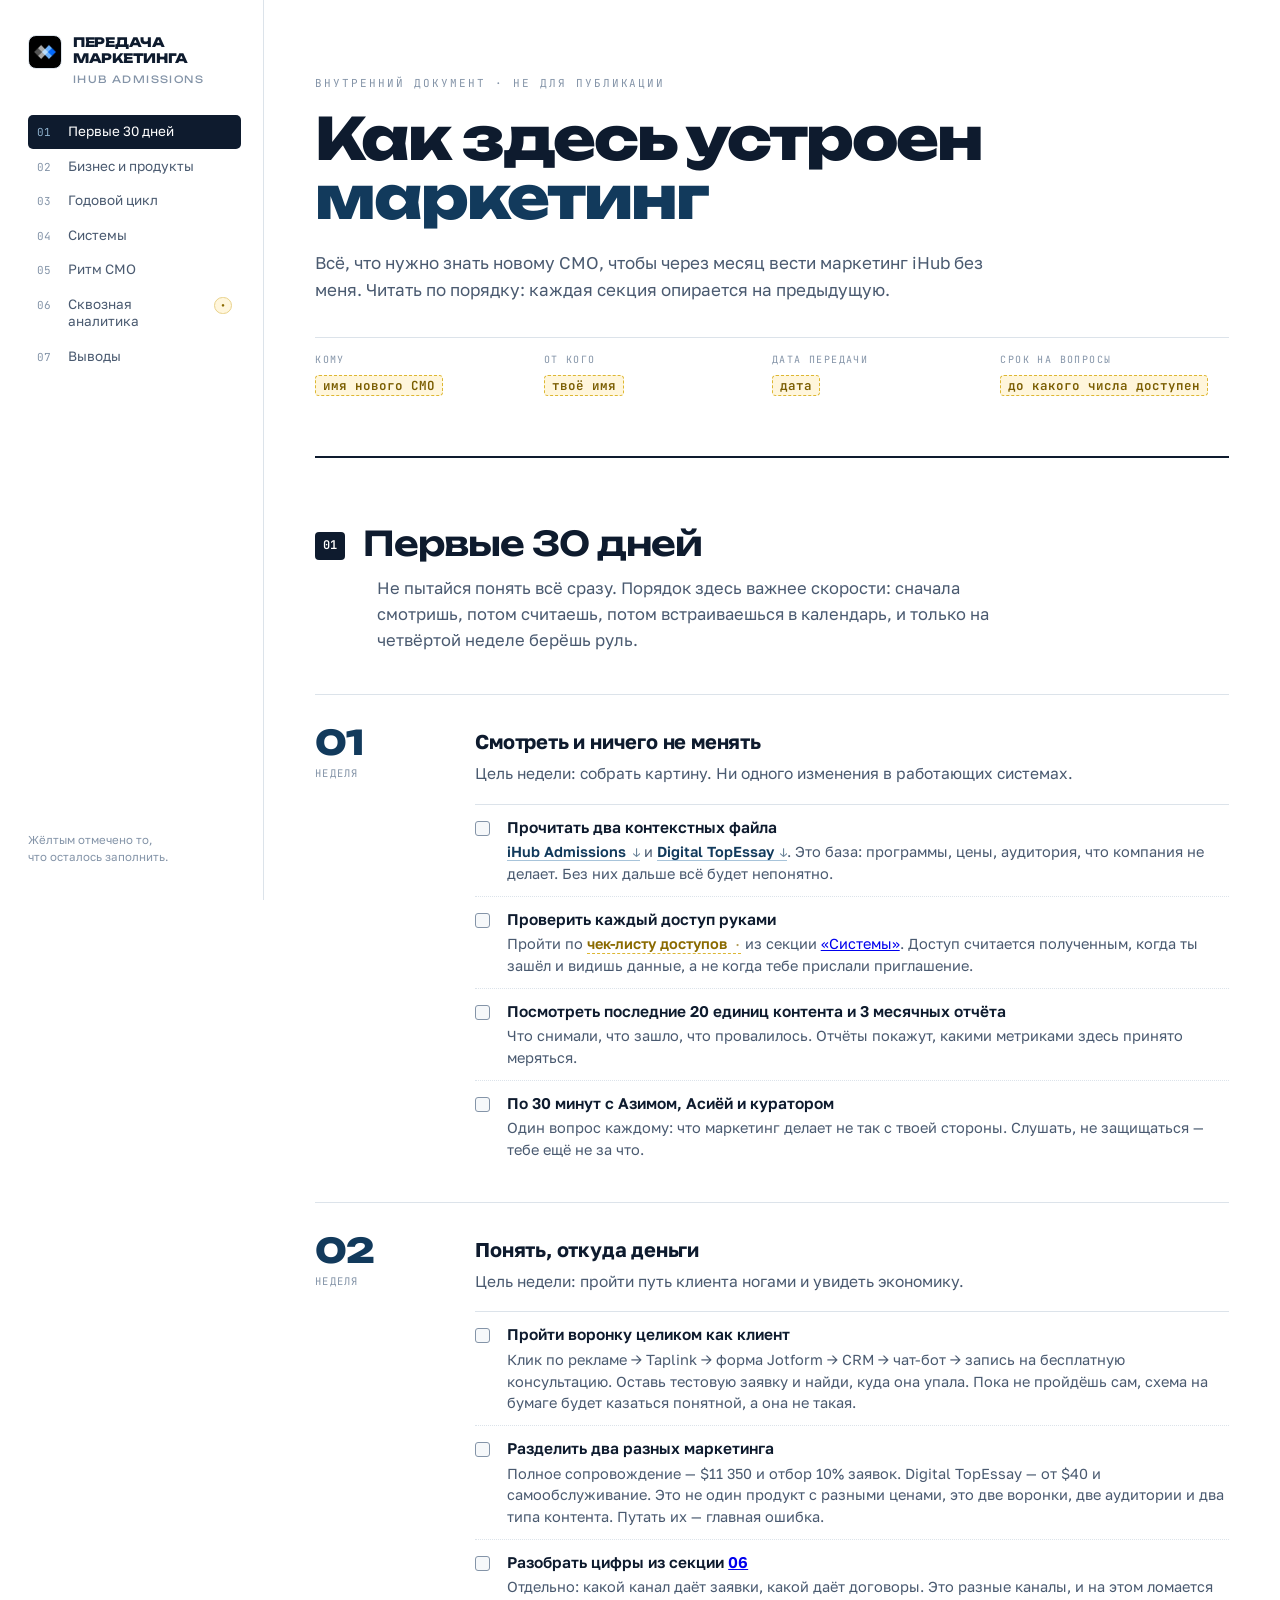
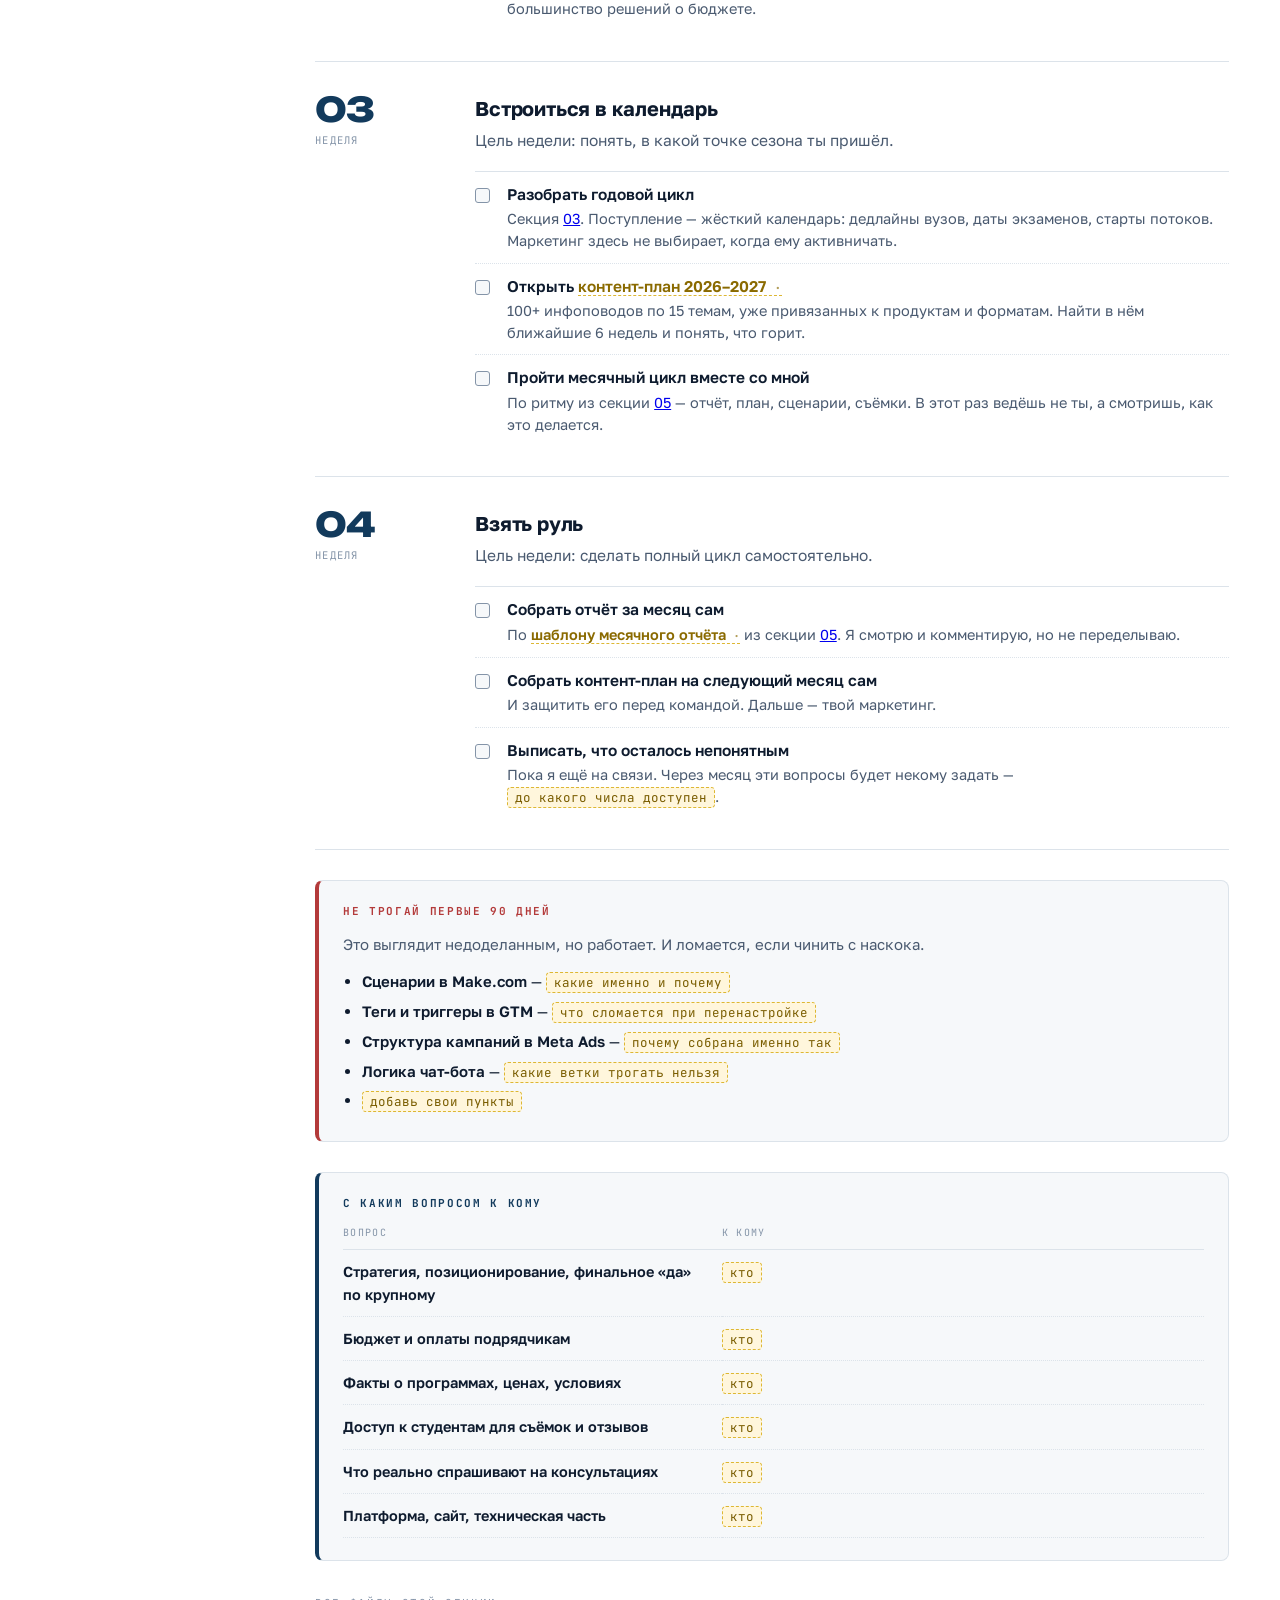
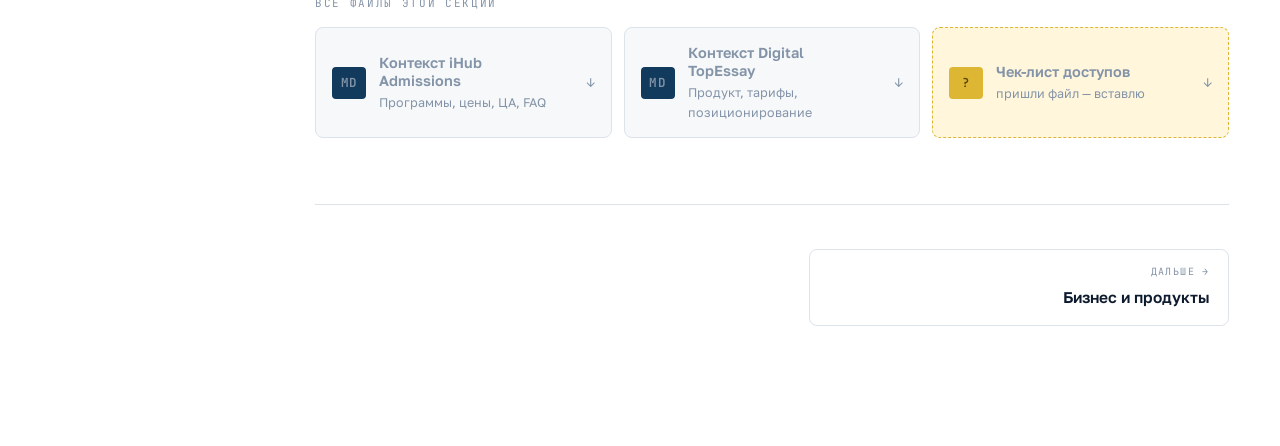
==== index.html @ f63b1a0d "init commit" ====
<!DOCTYPE html>
<html lang="ru">
<head>
<meta charset="utf-8">
<meta name="viewport" content="width=device-width, initial-scale=1">
<title>Первые 30 дней — Передача маркетинга iHub</title>
<link rel="preconnect" href="https://fonts.googleapis.com">
<link rel="preconnect" href="https://fonts.gstatic.com" crossorigin>
<link href="https://fonts.googleapis.com/css2?family=Unbounded:wght@400;600;800&family=Golos+Text:wght@400;500;600;700&family=JetBrains+Mono:wght@400;600&display=swap" rel="stylesheet">
<link rel="stylesheet" href="assets/style.css">
</head>
<body>
<div class="shell">
<aside class="rail" id="rail"></aside>
<main>


<header class="masthead">
  <p class="eyebrow">Внутренний документ · не для публикации</p>
  <h1>Как здесь устроен <em>маркетинг</em></h1>
  <p class="masthead-lede">Всё, что нужно знать новому CMO, чтобы через месяц вести маркетинг iHub без меня. Читать по порядку: каждая секция опирается на предыдущую.</p>
  <dl class="meta">
    <div><dt>Кому</dt><dd><span class="fill">имя нового CMO</span></dd></div>
    <div><dt>От кого</dt><dd><span class="fill">твоё имя</span></dd></div>
    <div><dt>Дата передачи</dt><dd><span class="fill">дата</span></dd></div>
    <div><dt>Срок на вопросы</dt><dd><span class="fill">до какого числа доступен</span></dd></div>
  </dl>
</header>

<section id="s1">
  <div class="sec-head">
    <span class="sec-num">01</span>
    <h2>Первые 30 дней</h2>
  </div>
  <p class="sec-sub">Не пытайся понять всё сразу. Порядок здесь важнее скорости: сначала смотришь, потом считаешь, потом встраиваешься в календарь, и только на четвёртой неделе берёшь руль.</p>

  <div class="weeks">

    <article class="week">
      <div class="week-tag"><b>01</b><span>Неделя</span></div>
      <div>
        <h3>Смотреть и ничего не менять</h3>
        <p class="week-goal">Цель недели: собрать картину. Ни одного изменения в работающих системах.</p>

        <div class="task"><div class="box"></div><div>
          <b>Прочитать два контекстных файла</b>
          <p><a class="fl" href="files/docs/iHub_Admissions_Context.md" download>iHub Admissions</a> и <a class="fl" href="files/docs/Digital_TopEssay_Context.md" download>Digital TopEssay</a>. Это база: программы, цены, аудитория, что компания не делает. Без них дальше всё будет непонятно.</p>
        </div></div>

        <div class="task"><div class="box"></div><div>
          <b>Проверить каждый доступ руками</b>
          <p>Пройти по <a class="fl soon" title="файл будет добавлен">чек-листу доступов</a> из секции <a href="pages/4-sistemy.html">«Системы»</a>. Доступ считается полученным, когда ты зашёл и видишь данные, а не когда тебе прислали приглашение.</p>
        </div></div>

        <div class="task"><div class="box"></div><div>
          <b>Посмотреть последние 20 единиц контента и 3 месячных отчёта</b>
          <p>Что снимали, что зашло, что провалилось. Отчёты покажут, какими метриками здесь принято меряться.</p>
        </div></div>

        <div class="task"><div class="box"></div><div>
          <b>По 30 минут с Азимом, Асиёй и куратором</b>
          <p>Один вопрос каждому: что маркетинг делает не так с твоей стороны. Слушать, не защищаться — тебе ещё не за что.</p>
        </div></div>
      </div>
    </article>

    <article class="week">
      <div class="week-tag"><b>02</b><span>Неделя</span></div>
      <div>
        <h3>Понять, откуда деньги</h3>
        <p class="week-goal">Цель недели: пройти путь клиента ногами и увидеть экономику.</p>

        <div class="task"><div class="box"></div><div>
          <b>Пройти воронку целиком как клиент</b>
          <p>Клик по рекламе → Taplink → форма Jotform → CRM → чат-бот → запись на бесплатную консультацию. Оставь тестовую заявку и найди, куда она упала. Пока не пройдёшь сам, схема на бумаге будет казаться понятной, а она не такая.</p>
        </div></div>

        <div class="task"><div class="box"></div><div>
          <b>Разделить два разных маркетинга</b>
          <p>Полное сопровождение — $11&nbsp;350 и отбор 10% заявок. Digital TopEssay — от $40 и самообслуживание. Это не один продукт с разными ценами, это две воронки, две аудитории и два типа контента. Путать их — главная ошибка.</p>
        </div></div>

        <div class="task"><div class="box"></div><div>
          <b>Разобрать цифры из секции <a href="pages/7-cifry.html">06</a></b>
          <p>Отдельно: какой канал даёт заявки, какой даёт договоры. Это разные каналы, и на этом ломается большинство решений о бюджете.</p>
        </div></div>
      </div>
    </article>

    <article class="week">
      <div class="week-tag"><b>03</b><span>Неделя</span></div>
      <div>
        <h3>Встроиться в календарь</h3>
        <p class="week-goal">Цель недели: понять, в какой точке сезона ты пришёл.</p>

        <div class="task"><div class="box"></div><div>
          <b>Разобрать годовой цикл</b>
          <p>Секция <a href="pages/3-cikl.html">03</a>. Поступление — жёсткий календарь: дедлайны вузов, даты экзаменов, старты потоков. Маркетинг здесь не выбирает, когда ему активничать.</p>
        </div></div>

        <div class="task"><div class="box"></div><div>
          <b>Открыть <a class="fl soon" title="файл будет добавлен">контент-план 2026–2027</a></b>
          <p>100+ инфоповодов по 15 темам, уже привязанных к продуктам и форматам. Найти в нём ближайшие 6 недель и понять, что горит.</p>
        </div></div>

        <div class="task"><div class="box"></div><div>
          <b>Пройти месячный цикл вместе со мной</b>
          <p>По ритму из секции <a href="pages/6-ritm.html">05</a> — отчёт, план, сценарии, съёмки. В этот раз ведёшь не ты, а смотришь, как это делается.</p>
        </div></div>
      </div>
    </article>

    <article class="week">
      <div class="week-tag"><b>04</b><span>Неделя</span></div>
      <div>
        <h3>Взять руль</h3>
        <p class="week-goal">Цель недели: сделать полный цикл самостоятельно.</p>

        <div class="task"><div class="box"></div><div>
          <b>Собрать отчёт за месяц сам</b>
          <p>По <a class="fl soon" title="файл будет добавлен">шаблону месячного отчёта</a> из секции <a href="pages/6-ritm.html">05</a>. Я смотрю и комментирую, но не переделываю.</p>
        </div></div>

        <div class="task"><div class="box"></div><div>
          <b>Собрать контент-план на следующий месяц сам</b>
          <p>И защитить его перед командой. Дальше — твой маркетинг.</p>
        </div></div>

        <div class="task"><div class="box"></div><div>
          <b>Выписать, что осталось непонятным</b>
          <p>Пока я ещё на связи. Через месяц эти вопросы будет некому задать — <span class="fill">до какого числа доступен</span>.</p>
        </div></div>
      </div>
    </article>

  </div>

  <div class="callout">
    <h4>Не трогай первые 90 дней</h4>
    <p>Это выглядит недоделанным, но работает. И ломается, если чинить с наскока.</p>
    <ul>
      <li><b>Сценарии в Make.com</b> — <span class="fill">какие именно и почему</span></li>
      <li><b>Теги и триггеры в GTM</b> — <span class="fill">что сломается при перенастройке</span></li>
      <li><b>Структура кампаний в Meta Ads</b> — <span class="fill">почему собрана именно так</span></li>
      <li><b>Логика чат-бота</b> — <span class="fill">какие ветки трогать нельзя</span></li>
      <li><span class="fill">добавь свои пункты</span></li>
    </ul>
  </div>

  <div class="callout ask">
    <h4>С каким вопросом к кому</h4>
    <table class="ask-table">
      <thead><tr><th>Вопрос</th><th>К кому</th></tr></thead>
      <tbody>
        <tr><td>Стратегия, позиционирование, финальное «да» по крупному</td><td><span class="fill">кто</span></td></tr>
        <tr><td>Бюджет и оплаты подрядчикам</td><td><span class="fill">кто</span></td></tr>
        <tr><td>Факты о программах, ценах, условиях</td><td><span class="fill">кто</span></td></tr>
        <tr><td>Доступ к студентам для съёмок и отзывов</td><td><span class="fill">кто</span></td></tr>
        <tr><td>Что реально спрашивают на консультациях</td><td><span class="fill">кто</span></td></tr>
        <tr><td>Платформа, сайт, техническая часть</td><td><span class="fill">кто</span></td></tr>
      </tbody>
    </table>
  </div>

  <div class="files">
    <p class="files-head">Все файлы этой секции</p>
    <div class="file-grid">
      <a class="file-card" href="files/docs/iHub_Admissions_Context.md" download>
        <span class="file-ext">md</span>
        <span><b>Контекст iHub Admissions</b><span>Программы, цены, ЦА, FAQ</span></span>
        <span class="file-arrow">↓</span>
      </a>
      <a class="file-card" href="files/docs/Digital_TopEssay_Context.md" download>
        <span class="file-ext">md</span>
        <span><b>Контекст Digital TopEssay</b><span>Продукт, тарифы, позиционирование</span></span>
        <span class="file-arrow">↓</span>
      </a>
      <span class="file-card missing">
        <span class="file-ext">?</span>
        <span><b>Чек-лист доступов</b><span>пришли файл — вставлю</span></span>
        <span class="file-arrow">↓</span>
      </span>
    </div>
  </div>

  </section>


<div class="pagenav" id="pagenav"></div>
</main>
</div>
<script src="assets/nav.js"></script>
</body>
</html>
---- assets/style.css ----
:root{
  --paper:#FFFFFF;
  --paper-card:#F6F8FA;
  --ink:#0E1B2E;
  --ink-soft:#4A5A70;
  --ink-faint:#8494A8;
  --rule:#DCE3EA;
  --signal:#F2B705;
  --signal-bg:#FFF6DC;
  --deep:#123A5C;
  --stop:#B33A3A;
  --ok:#1F7A5C;
}
*{box-sizing:border-box}
html{scroll-behavior:smooth}
body{
  margin:0;
  background:var(--paper);
  color:var(--ink);
  font-family:"Golos Text",system-ui,sans-serif;
  font-size:16px;
  line-height:1.6;
  -webkit-font-smoothing:antialiased;
}
@media (prefers-reduced-motion:reduce){html{scroll-behavior:auto}*{transition:none!important}}

/* ---------- layout ---------- */
.shell{display:grid;grid-template-columns:264px minmax(0,1fr);gap:0;max-width:1320px;margin:0 auto}

/* ---------- rail ---------- */
.rail{
  position:sticky;top:0;align-self:start;height:100vh;
  padding:34px 22px 34px 28px;
  border-right:1px solid var(--rule);
  display:flex;flex-direction:column;
}
.rail-mark{display:flex;align-items:flex-start;gap:11px}
.rail-logo{
  width:34px;height:34px;border-radius:8px;flex:none;margin-top:1px;
  border:1px solid var(--rule);
  background-color:var(--paper-card);
  background-image:url("[data-uri]");
  background-size:cover;background-position:center;background-repeat:no-repeat;
}
.rail-word{
  font-family:"Unbounded",sans-serif;font-weight:800;font-size:13px;
  letter-spacing:-.02em;line-height:1.25;text-transform:uppercase;min-width:0;
}
.rail-word span{display:block;color:var(--ink-faint);font-weight:400;font-size:10px;letter-spacing:.14em;margin-top:6px}
.rail-nav{margin-top:30px;display:flex;flex-direction:column;gap:1px;overflow-y:auto}
.rail-nav a{
  display:grid;grid-template-columns:22px 1fr auto;align-items:baseline;gap:9px;
  padding:8px 9px;border-radius:5px;text-decoration:none;color:var(--ink-soft);
  font-size:13.5px;line-height:1.3;transition:background .15s,color .15s;
}
.rail-nav a:hover{background:#EDF1F5;color:var(--ink)}
.rail-nav a.on{background:var(--ink);color:#fff}
.rail-nav a.on .rn-num{color:#8FB2CE}
.rail-nav a.on .rn-todo{background:var(--signal);color:var(--ink)}
.rn-num{font-family:"JetBrains Mono",monospace;font-size:11px;color:var(--ink-faint)}
.rn-todo{
  font-family:"JetBrains Mono",monospace;font-size:10px;font-weight:600;
  background:var(--signal-bg);color:#8A6A00;border:1px solid #E8D18A;
  padding:1px 5px;border-radius:20px;white-space:nowrap;
}
.rail-foot{margin-top:auto;padding-top:20px;font-size:11.5px;color:var(--ink-faint);line-height:1.5}

/* ---------- main ---------- */
main{padding:0 clamp(20px,4vw,64px) 120px;min-width:0}

/* ---------- masthead ---------- */
.masthead{padding:64px 0 40px;border-bottom:2px solid var(--ink)}
.eyebrow{
  font-family:"JetBrains Mono",monospace;font-size:11px;letter-spacing:.18em;
  text-transform:uppercase;color:var(--ink-faint);
}
.masthead h1{
  font-family:"Unbounded",sans-serif;font-weight:800;
  font-size:clamp(30px,5.2vw,58px);line-height:1.02;letter-spacing:-.035em;
  margin:16px 0 0;max-width:16ch;
}
.masthead h1 em{font-style:normal;color:var(--deep)}
.masthead-lede{margin:22px 0 0;max-width:62ch;font-size:17px;color:var(--ink-soft)}
.meta{
  margin-top:34px;display:flex;flex-wrap:wrap;gap:0;
  border-top:1px solid var(--rule);
}
.meta div{
  flex:1 1 150px;padding:14px 18px 4px 0;
}
.meta dt{font-family:"JetBrains Mono",monospace;font-size:10px;letter-spacing:.14em;text-transform:uppercase;color:var(--ink-faint)}
.meta dd{margin:5px 0 0;font-weight:600;font-size:14.5px}

/* ---------- sections ---------- */
section{padding:66px 0;border-bottom:1px solid var(--rule)}
.sec-head{display:flex;align-items:flex-start;gap:18px;margin-bottom:12px}
.sec-num{
  font-family:"JetBrains Mono",monospace;font-size:12px;font-weight:600;
  color:#fff;background:var(--ink);border-radius:4px;padding:4px 8px;margin-top:8px;flex:none;
}
.sec-head h2{
  font-family:"Unbounded",sans-serif;font-weight:600;
  font-size:clamp(23px,3.2vw,34px);line-height:1.12;letter-spacing:-.03em;margin:0;
}
.sec-sub{max-width:64ch;color:var(--ink-soft);margin:0 0 40px 62px;font-size:16.5px}
@media(max-width:640px){.sec-sub{margin-left:0}}

/* ---------- weeks ---------- */
.weeks{border-top:1px solid var(--rule)}
.week{
  display:grid;grid-template-columns:132px minmax(0,1fr);gap:28px;
  padding:30px 0;border-bottom:1px solid var(--rule);
}
.week-tag{position:sticky;top:34px;align-self:start}
.week-tag b{
  display:block;font-family:"Unbounded",sans-serif;font-weight:800;
  font-size:34px;line-height:1;letter-spacing:-.04em;color:var(--deep);
}
.week-tag span{
  display:block;margin-top:6px;font-family:"JetBrains Mono",monospace;
  font-size:10.5px;letter-spacing:.12em;text-transform:uppercase;color:var(--ink-faint);
}
.week h3{
  font-family:"Golos Text",sans-serif;font-weight:700;font-size:20px;
  letter-spacing:-.01em;margin:0 0 4px;
}
.week-goal{margin:0 0 18px;color:var(--ink-soft);font-size:15.5px}
.task{
  display:grid;grid-template-columns:20px minmax(0,1fr);gap:12px;
  padding:11px 0;border-top:1px dotted var(--rule);
}
.task:first-of-type{border-top:1px solid var(--rule)}
.box{
  width:15px;height:15px;border:1.5px solid var(--ink-faint);border-radius:3px;
  margin-top:5px;background:var(--paper-card);
}
.task b{display:block;font-weight:600;font-size:15.5px;line-height:1.45}
.task p{margin:3px 0 0;font-size:14.5px;color:var(--ink-soft);line-height:1.5}

/* ---------- callouts ---------- */
.callout{
  margin:30px 0 0;padding:22px 24px;border-radius:8px;
  background:var(--paper-card);border:1px solid var(--rule);
  border-left:4px solid var(--stop);
}
.callout.ask{border-left-color:var(--deep)}
.callout h4{
  font-family:"JetBrains Mono",monospace;font-size:11px;letter-spacing:.15em;
  text-transform:uppercase;margin:0 0 12px;color:var(--stop);
}
.callout.ask h4{color:var(--deep)}
.callout ul{margin:0;padding-left:19px}
.callout li{margin:7px 0;font-size:15px;line-height:1.5}
.callout li b{font-weight:600}
.callout>p{margin:0 0 14px;font-size:15px;color:var(--ink-soft)}

/* ---------- who-to-ask table ---------- */
.ask-table{width:100%;border-collapse:collapse;margin-top:4px;font-size:14.5px}
.ask-table th{
  text-align:left;font-family:"JetBrains Mono",monospace;font-size:10px;
  letter-spacing:.13em;text-transform:uppercase;color:var(--ink-faint);
  font-weight:400;padding:0 12px 8px 0;border-bottom:1px solid var(--rule);
}
.ask-table td{padding:10px 12px 10px 0;border-bottom:1px dotted var(--rule);vertical-align:top}
.ask-table td:first-child{font-weight:600;width:44%}

/* ---------- downloads ---------- */
.files{margin:34px 0 0}
.files-head{
  font-family:"JetBrains Mono",monospace;font-size:11px;letter-spacing:.15em;
  text-transform:uppercase;color:var(--ink-faint);margin:0 0 14px;
}
.file-grid{display:grid;grid-template-columns:repeat(auto-fill,minmax(268px,1fr));gap:12px}
.file-card{
  display:grid;grid-template-columns:34px minmax(0,1fr) 20px;align-items:center;gap:13px;
  padding:14px 16px;border:1px solid var(--rule);border-radius:8px;
  background:var(--paper-card);text-decoration:none;color:var(--ink);
  transition:border-color .15s,background .15s,transform .15s;
}
.file-card:hover{border-color:var(--deep);background:#fff;transform:translateY(-1px)}
.file-ext{
  font-family:"JetBrains Mono",monospace;font-size:9.5px;font-weight:600;
  text-transform:uppercase;color:#fff;background:var(--deep);
  border-radius:4px;padding:6px 0;text-align:center;letter-spacing:.03em;
}
.file-ext.img{background:#1F7A5C}
.file-ext.sheet{background:#2E6E3F}
.file-ext.pdf{background:#B33A3A}
.file-card b{display:block;font-weight:600;font-size:14.5px;line-height:1.3}
.file-card span{display:block;font-size:12.5px;color:var(--ink-faint);margin-top:2px}
.file-arrow{font-size:15px;color:var(--ink-faint);text-align:right}
.file-card:hover .file-arrow{color:var(--deep)}
.file-card.missing{border-style:dashed;border-color:#DDB733;background:var(--signal-bg);pointer-events:none}
.file-card.missing .file-ext{background:#DDB733;color:#5C4700}

/* ---------- shots ---------- */
.shots{display:grid;grid-template-columns:repeat(auto-fill,minmax(300px,1fr));gap:20px;margin-top:16px}
.shot{border:1px solid var(--rule);border-radius:8px;overflow:hidden;background:var(--paper-card)}
.shot img{display:block;width:100%;height:auto}
.shot-empty{
  aspect-ratio:16/10;display:flex;align-items:center;justify-content:center;
  background:var(--signal-bg);border-bottom:1px dashed #DDB733;
  font-family:"JetBrains Mono",monospace;font-size:11.5px;color:#8A6A00;text-align:center;padding:16px;
}
.shot-cap{padding:12px 14px}
.shot-cap b{display:block;font-size:14.5px;font-weight:600}
.shot-cap span{display:block;font-size:13px;color:var(--ink-soft);margin-top:3px;line-height:1.45}

/* ---------- placeholder ---------- */
.fill{
  background:var(--signal-bg);border:1px dashed #DDB733;border-radius:4px;
  padding:1px 7px;font-family:"JetBrains Mono",monospace;font-size:12.5px;
  color:#7A5D00;white-space:nowrap;
}

/* ---------- coming ---------- */
.coming{
  padding:40px 0 10px;color:var(--ink-faint);font-size:15px;
}
.coming ol{margin:14px 0 0;padding-left:20px;columns:2;column-gap:40px}
.coming li{margin:6px 0;break-inside:avoid}
@media(max-width:760px){.coming ol{columns:1}}

@media(max-width:900px){
  .shell{grid-template-columns:1fr}
  .rail{position:static;height:auto;border-right:0;border-bottom:1px solid var(--rule)}
  .rail-nav{max-height:none}
  .week{grid-template-columns:1fr;gap:14px}
  .week-tag{position:static;display:flex;align-items:baseline;gap:10px}
  .week-tag b{font-size:26px}
  .week-tag span{margin-top:0}
}
a:focus-visible,.rail-nav a:focus-visible{outline:2.5px solid var(--deep);outline-offset:2px}

/* ---------- page footer nav ---------- */
.pagenav{display:flex;justify-content:space-between;gap:16px;padding:44px 0 0;flex-wrap:wrap}
.pagenav a{
  display:block;max-width:46%;text-decoration:none;color:var(--ink);
  border:1px solid var(--rule);border-radius:8px;padding:14px 18px;
  transition:border-color .15s,transform .15s;flex:1 1 220px;
}
.pagenav a:hover{border-color:var(--deep);transform:translateY(-1px)}
.pagenav a span{
  display:block;font-family:"JetBrains Mono",monospace;font-size:10px;
  letter-spacing:.14em;text-transform:uppercase;color:var(--ink-faint);margin-bottom:5px;
}
.pagenav a b{font-family:"Golos Text",sans-serif;font-weight:600;font-size:15.5px}
.pagenav .nx{text-align:right;margin-left:auto}
@media(max-width:640px){.pagenav a{max-width:100%}}

/* ---------- page header (inner pages) ---------- */
.pagehead{padding:56px 0 34px;border-bottom:2px solid var(--ink);margin-bottom:10px}
.pagehead .sec-num{display:inline-block;margin:0 0 14px}
.pagehead h1{
  font-family:"Unbounded",sans-serif;font-weight:800;
  font-size:clamp(27px,4.4vw,46px);line-height:1.05;letter-spacing:-.035em;margin:0;max-width:18ch;
}
.pagehead p{margin:18px 0 0;max-width:64ch;font-size:16.5px;color:var(--ink-soft)}

/* ---------- draft state ---------- */
.draft{
  margin:44px 0;padding:30px 28px;border:1px dashed #DDB733;border-radius:10px;
  background:var(--signal-bg);
}
.draft h4{
  font-family:"JetBrains Mono",monospace;font-size:11px;letter-spacing:.15em;
  text-transform:uppercase;margin:0 0 12px;color:#8A6A00;
}
.draft p{margin:0 0 12px;font-size:15.5px;color:#5C4700;max-width:60ch}
.draft ul{margin:0;padding-left:19px}
.draft li{margin:6px 0;font-size:15px;color:#5C4700}


/* ---------- inline file links ---------- */
.fl{
  display:inline;color:var(--deep);text-decoration:none;
  border-bottom:1.5px solid #A8C4DA;padding-bottom:.5px;font-weight:600;
  transition:border-color .15s,background .15s;
}
.fl:hover{border-bottom-color:var(--deep);background:#EAF2F8}
.fl::after{
  content:" ↓";font-family:"JetBrains Mono",monospace;font-size:.82em;
  opacity:.65;letter-spacing:-.02em;
}
.fl.soon{
  color:#8A6A00;border-bottom:1.5px dashed #DDB733;cursor:default;
}
.fl.soon:hover{background:var(--signal-bg)}
.fl.soon::after{content:" ·"}

/* ---------- product cards ---------- */
.prods{display:grid;gap:20px;margin-top:8px}
.prod{
  display:grid;grid-template-columns:minmax(0,1fr) 240px;gap:0;
  border:1px solid var(--rule);border-radius:10px;overflow:hidden;background:#fff;
}
.prod-main{padding:24px 26px}
.prod-side{background:var(--paper-card);border-left:1px solid var(--rule);padding:22px 24px}
.prod-rank{
  font-family:"JetBrains Mono",monospace;font-size:10px;letter-spacing:.14em;
  text-transform:uppercase;color:#fff;background:var(--deep);
  display:inline-block;padding:3px 8px;border-radius:20px;margin-bottom:12px;
}
.prod-rank.two{background:#4A6B84}
.prod-rank.three{background:var(--ok)}
.prod h3{
  font-family:"Unbounded",sans-serif;font-weight:600;font-size:22px;
  letter-spacing:-.03em;margin:0 0 8px;line-height:1.15;
}
.prod-what{margin:0 0 16px;color:var(--ink-soft);font-size:15.5px;max-width:56ch}
.prod dl{margin:0;display:grid;grid-template-columns:auto 1fr;gap:7px 14px;font-size:14px}
.prod dt{font-family:"JetBrains Mono",monospace;font-size:10px;letter-spacing:.1em;text-transform:uppercase;color:var(--ink-faint);padding-top:3px}
.prod dd{margin:0;font-weight:600}
.prod-price{
  font-family:"Unbounded",sans-serif;font-weight:800;font-size:30px;
  letter-spacing:-.04em;line-height:1;color:var(--deep);
}
.prod-price small{display:block;font-family:"Golos Text",sans-serif;font-weight:500;font-size:12.5px;color:var(--ink-faint);letter-spacing:0;margin-top:6px;line-height:1.4}
.prod-side hr{border:0;border-top:1px solid var(--rule);margin:16px 0}
.prod-side .lbl{font-family:"JetBrains Mono",monospace;font-size:10px;letter-spacing:.12em;text-transform:uppercase;color:var(--ink-faint);display:block;margin-bottom:5px}
.prod-side p{margin:0;font-size:14px;line-height:1.5}
@media(max-width:820px){.prod{grid-template-columns:1fr}.prod-side{border-left:0;border-top:1px solid var(--rule)}}

/* ---------- generic table ---------- */
.tbl{width:100%;border-collapse:collapse;font-size:14.5px;margin-top:10px}
.tbl th{
  text-align:left;background:var(--ink);color:#fff;font-weight:600;font-size:12px;
  letter-spacing:.04em;padding:11px 14px;
}
.tbl th:first-child{border-radius:6px 0 0 0}
.tbl th:last-child{border-radius:0 6px 0 0}
.tbl td{padding:12px 14px;border-bottom:1px solid var(--rule);vertical-align:top}
.tbl tbody tr:nth-child(even){background:var(--paper-card)}
.tbl td:first-child{font-weight:600}
.tbl .mono{font-family:"JetBrains Mono",monospace;font-size:13.5px;white-space:nowrap}

/* ---------- audience ---------- */
.aud{display:grid;grid-template-columns:repeat(auto-fit,minmax(260px,1fr));gap:16px;margin-top:8px}
.aud-card{border:1px solid var(--rule);border-radius:10px;padding:20px 22px;background:#fff}
.aud-card h4{font-family:"Golos Text",sans-serif;font-size:17px;font-weight:700;margin:0 0 3px}
.aud-role{font-family:"JetBrains Mono",monospace;font-size:10px;letter-spacing:.12em;text-transform:uppercase;color:var(--deep);margin:0 0 14px}
.aud-card dl{margin:0}
.aud-card dt{font-family:"JetBrains Mono",monospace;font-size:9.5px;letter-spacing:.1em;text-transform:uppercase;color:var(--ink-faint);margin-top:12px}
.aud-card dd{margin:3px 0 0;font-size:14.5px;line-height:1.5}
.aud-card dd em{font-style:normal;color:var(--ink-soft)}

/* ---------- mission ---------- */
.mission{
  border:1px solid var(--rule);border-left:4px solid var(--deep);border-radius:10px;
  padding:30px 32px;background:var(--paper-card);margin-top:8px;
}
.mission .lbl{font-family:"JetBrains Mono",monospace;font-size:10.5px;letter-spacing:.15em;text-transform:uppercase;color:var(--ink-faint);display:block;margin-bottom:10px}
.mission p{
  font-family:"Unbounded",sans-serif;font-weight:400;font-size:clamp(17px,2.4vw,23px);
  line-height:1.38;letter-spacing:-.025em;margin:0;max-width:26ch;
}
.mission p + .lbl{margin-top:28px;padding-top:26px;border-top:1px solid var(--rule)}

/* ---------- sub-sections on inner pages ---------- */
.sub{padding:52px 0 0}
.sub + .sub{border-top:1px solid var(--rule);margin-top:52px}
.sub-eyebrow{
  font-family:"JetBrains Mono",monospace;font-size:10.5px;letter-spacing:.16em;
  text-transform:uppercase;color:var(--ink-faint);margin:0 0 10px;
}
.sub h2{
  font-family:"Unbounded",sans-serif;font-weight:600;font-size:clamp(21px,2.9vw,30px);
  line-height:1.14;letter-spacing:-.03em;margin:0 0 12px;
}
.sub > p.lede{margin:0 0 26px;max-width:64ch;font-size:16.5px;color:var(--ink-soft)}
.note{margin:14px 0 0;font-size:14px;color:var(--ink-faint);max-width:62ch;line-height:1.55}

/* ---------- intake cycle ---------- */
.cycle{margin-top:8px;border:1px solid var(--rule);border-radius:10px;overflow:hidden}
.cyc-row{display:grid;grid-template-columns:150px minmax(0,1fr);gap:0;border-top:1px solid var(--rule)}
.cyc-row:first-child{border-top:0}
.cyc-row.now{background:var(--signal-bg)}
.cyc-when{
  padding:16px 18px;border-right:1px solid var(--rule);background:var(--paper-card);
}
.cyc-row.now .cyc-when{background:#FDF0C7}
.cyc-when b{display:block;font-family:"JetBrains Mono",monospace;font-size:14px;font-weight:600;letter-spacing:-.01em}
.cyc-when span{display:block;font-size:11.5px;color:var(--ink-faint);margin-top:3px}
.cyc-body{padding:16px 20px;display:flex;align-items:center;gap:12px;flex-wrap:wrap}
.cyc-body b{font-size:15.5px;font-weight:600}
.cyc-body p{margin:0;font-size:14.5px;color:var(--ink-soft);flex:1 1 260px}
.tag-now{
  font-family:"JetBrains Mono",monospace;font-size:9.5px;letter-spacing:.12em;
  text-transform:uppercase;background:var(--signal);color:#4A3900;
  padding:3px 8px;border-radius:20px;font-weight:600;
}

/* ---------- phases ---------- */
.phases{display:grid;grid-template-columns:repeat(auto-fit,minmax(190px,1fr));gap:0;margin-top:8px;border:1px solid var(--rule);border-radius:10px;overflow:hidden}
.phase{padding:20px 22px;border-left:1px solid var(--rule)}
.phase:first-child{border-left:0}
.phase-n{
  font-family:"JetBrains Mono",monospace;font-size:10px;letter-spacing:.14em;
  text-transform:uppercase;color:var(--deep);display:block;margin-bottom:9px;
}
.phase b{display:block;font-size:16px;font-weight:700;margin-bottom:5px;line-height:1.25}
.phase p{margin:0;font-size:14px;color:var(--ink-soft);line-height:1.5}
@media(max-width:820px){.phase{border-left:0;border-top:1px solid var(--rule)}.phase:first-child{border-top:0}}

/* ---------- charts ---------- */
.charts{display:grid;grid-template-columns:repeat(auto-fit,minmax(340px,1fr));gap:20px;margin-top:8px}
.chart-card{border:1px solid var(--rule);border-radius:10px;padding:22px 24px 18px;background:#fff}
.chart-card h4{font-family:"Golos Text",sans-serif;font-size:16px;font-weight:700;margin:0 0 3px}
.chart-card .cap{margin:0 0 16px;font-size:13px;color:var(--ink-faint)}
.chart-card svg{width:100%;height:auto;display:block}
.gl{stroke:var(--rule);stroke-width:1}
.gt{fill:var(--ink-faint);font-family:"JetBrains Mono",monospace;font-size:10px}
.xt{fill:var(--ink-soft);font-family:"Golos Text",sans-serif;font-size:11px;font-weight:500}
.bar{fill:var(--deep)}
.bar.hi{fill:var(--ok)}
.bv{fill:var(--ink);font-family:"JetBrains Mono",monospace;font-size:10.5px;font-weight:600}
.ln{fill:none;stroke:var(--ok);stroke-width:2.5;stroke-linejoin:round;stroke-linecap:round}
.dot{fill:#fff;stroke:var(--ok);stroke-width:2.5}

/* ---------- seasonality index ---------- */
.idx{display:grid;grid-template-columns:repeat(auto-fit,minmax(150px,1fr));gap:14px;margin-top:8px}
.idx-card{border:1px solid var(--rule);border-radius:10px;padding:18px 20px;background:#fff;text-align:center}
.idx-card.best{border-color:var(--ok);background:#F1F9F5}
.idx-card.worst{border-color:#D9A0A0;background:#FDF3F3}
.idx-season{font-family:"JetBrains Mono",monospace;font-size:10.5px;letter-spacing:.14em;text-transform:uppercase;color:var(--ink-faint);display:block;margin-bottom:10px}
.idx-val{font-family:"Unbounded",sans-serif;font-weight:800;font-size:33px;letter-spacing:-.04em;line-height:1;color:var(--deep)}
.idx-card.best .idx-val{color:var(--ok)}
.idx-card.worst .idx-val{color:var(--stop)}
.idx-note{display:block;margin-top:9px;font-size:12.5px;color:var(--ink-soft);line-height:1.4}

/* ---------- tile grid ---------- */
.grp{padding:46px 0 0}
.grp + .grp{margin-top:10px}
.grp-head{display:flex;align-items:baseline;gap:12px;margin-bottom:18px}
.grp-head h2{
  font-family:"Unbounded",sans-serif;font-weight:600;font-size:clamp(18px,2.4vw,24px);
  letter-spacing:-.03em;margin:0;
}
.grp-count{font-family:"JetBrains Mono",monospace;font-size:11px;color:var(--ink-faint)}

.tiles{padding-bottom: 30px; display:grid;grid-template-columns:repeat(auto-fill,minmax(132px,1fr));gap:12px}
.tile{
  display:flex;flex-direction:column;align-items:center;justify-content:flex-start;
  gap:11px;padding:18px 12px 14px;border:1px solid var(--rule);border-radius:10px;
  background:#fff;text-decoration:none;color:var(--ink);text-align:center;
  transition:border-color .15s,transform .15s,box-shadow .15s;
}
.tile:hover{border-color:var(--deep);transform:translateY(-2px);box-shadow:0 4px 14px rgba(18,58,92,.09)}
.tile-logo{
  width:46px;height:46px;border-radius:9px;display:flex;align-items:center;justify-content:center;
  background:white;border:1px solid var(--rule);overflow:hidden;flex:none;
}
.tile-logo img{width:100%;height:100%;object-fit:contain;padding:6px}
.tile-logo b{
  font-family:"Unbounded",sans-serif;font-weight:800;font-size:15px;
  letter-spacing:-.04em;color:var(--ink-faint);
}
.tile span{font-size:13px;font-weight:600;line-height:1.3}
.tile em{
  font-style:normal;font-family:"JetBrains Mono",monospace;font-size:9.5px;
  color:var(--ink-faint);letter-spacing:.08em;
}
.tile.todo .tile-logo{background: white}
.tile.todo .tile-logo b{color:#B58F13}

/* ---------- detail blocks ---------- */
.details{margin-top:66px;border-top:2px solid var(--ink);padding-top:10px}
.item{padding:38px 0;border-bottom:1px solid var(--rule);scroll-margin-top:24px}
.item:target{background:linear-gradient(90deg,var(--signal-bg),transparent 70%);
  border-radius:8px;padding-left:18px;margin-left:-18px}
.item-head{display:flex;align-items:center;gap:15px;margin-bottom:6px;flex-wrap:wrap}
.item-logo{
  width:44px;height:44px;border-radius:9px;flex:none;background: white;
  border:1px solid var(--rule);display:flex;align-items:center;justify-content:center;overflow:hidden;
}
.item-logo img{width:100%;height:100%;object-fit:contain;padding:6px}
.item-logo b{font-family:"Unbounded",sans-serif;font-weight:800;font-size:15px;letter-spacing:-.04em;color:var(--ink-faint)}
.item-head h3{
  font-family:"Unbounded",sans-serif;font-weight:600;font-size:21px;
  letter-spacing:-.03em;margin:0;line-height:1.15;
}
.item-n{
  font-family:"JetBrains Mono",monospace;font-size:10.5px;letter-spacing:.13em;
  color:#fff;background:var(--ink);padding:3px 8px;border-radius:4px;
}
.item-body{margin-left:59px}
@media(max-width:640px){.item-body{margin-left:0}}
.item-body > p{margin:0 0 14px;font-size:15.5px;max-width:66ch;line-height:1.6}
.item-links{display:flex;flex-wrap:wrap;gap:9px;margin:16px 0}
.lnk{
  display:inline-flex;align-items:center;gap:7px;padding:8px 14px;border-radius:7px;
  border:1px solid var(--rule);background:var(--paper-card);text-decoration:none;
  color:var(--deep);font-size:13.5px;font-weight:600;transition:border-color .15s,background .15s;
}
.lnk:hover{border-color:var(--deep);background:#fff}
.lnk::after{content:"↗";font-family:"JetBrains Mono",monospace;font-size:11px;opacity:.6}
.lnk.dl::after{content:"↓"}
.lnk.wait{border-style:dashed;border-color:#DDB733;background:var(--signal-bg);color:#8A6A00;cursor:default}
.lnk.wait::after{content:"·"}
.watch{
  margin:16px 0 0;padding:14px 18px;border-radius:8px;background:#FDF3F3;
  border-left:3px solid var(--stop);font-size:14.5px;line-height:1.55;
}
.watch b{display:block;font-family:"JetBrains Mono",monospace;font-size:10px;
  letter-spacing:.14em;text-transform:uppercase;color:var(--stop);margin-bottom:6px}
.awaiting{
  margin:6px 0 0;font-family:"JetBrains Mono",monospace;font-size:12.5px;
  color:#8A6A00;background:var(--signal-bg);border:1px dashed #DDB733;
  border-radius:6px;padding:10px 14px;display:inline-block;
}

/* ---------- back to top ---------- */
.totop{
  position:fixed;right:26px;bottom:26px;z-index:40;
  width:46px;height:46px;border-radius:50%;border:1px solid var(--rule);
  background:#fff;color:var(--ink);cursor:pointer;
  display:flex;align-items:center;justify-content:center;
  box-shadow:0 4px 16px rgba(14,27,46,.13);
  opacity:0;visibility:hidden;transform:translateY(10px);
  transition:opacity .22s ease,transform .22s ease,visibility .22s,border-color .15s,background .15s;
}
.totop.on{opacity:1;visibility:visible;transform:translateY(0)}
.totop:hover{border-color:var(--deep);background:var(--paper-card)}
.totop svg{width:17px;height:17px;stroke:currentColor;stroke-width:2.2;fill:none;stroke-linecap:round;stroke-linejoin:round}
.totop:focus-visible{outline:2.5px solid var(--deep);outline-offset:3px}
@media(max-width:900px){.totop{right:16px;bottom:16px;width:42px;height:42px}}
@media (prefers-reduced-motion:reduce){.totop{transition:opacity .01s}}

/* ---------- external tiles ---------- */
.tile[target="_blank"] em::after{content:" ↗";opacity:.55}

/* ---------- lightbox ---------- */
.shot img{cursor:zoom-in}
.lb{
  position:fixed;inset:0;z-index:100;display:flex;flex-direction:column;
  align-items:center;justify-content:center;gap:14px;padding:26px;
  background:rgba(8,15,26,.88);backdrop-filter:blur(3px);
  opacity:0;visibility:hidden;transition:opacity .18s ease,visibility .18s;
  cursor:zoom-out;
}
.lb.on{opacity:1;visibility:visible}
.lb img{
  max-width:min(1500px,94vw);max-height:86vh;width:auto;height:auto;
  border-radius:8px;box-shadow:0 20px 60px rgba(0,0,0,.5);background:#fff;
  transform:scale(.985);transition:transform .18s ease;
}
.lb.on img{transform:scale(1)}
.lb-cap{
  color:#E4EAF1;font-family:"Golos Text",sans-serif;font-size:14px;
  max-width:76ch;text-align:center;line-height:1.5;margin:0;
}
.lb-close{
  position:absolute;top:18px;right:20px;width:40px;height:40px;border-radius:50%;
  border:1px solid rgba(255,255,255,.28);background:rgba(255,255,255,.1);
  color:#fff;font-size:21px;line-height:1;cursor:pointer;
  display:flex;align-items:center;justify-content:center;transition:background .15s;
}
.lb-close:hover{background:rgba(255,255,255,.22)}
.lb-close:focus-visible{outline:2.5px solid #fff;outline-offset:2px}
@media (prefers-reduced-motion:reduce){.lb,.lb img{transition:none}}

/* ---------- ритм: календарь месяца ---------- */
.cal{margin:20px 0 0}
.cal-legend{display:flex;flex-wrap:wrap;gap:9px 20px;margin:0 0 15px}
.cal-key{display:flex;align-items:center;gap:8px;font-size:13px;color:var(--ink-soft)}
.cal-key i{width:11px;height:11px;border-radius:3px;display:block;flex:none}
.k-mtg{background:var(--deep)}
.k-shoot{background:var(--ok)}
.k-dl{background:var(--stop)}
.k-key{background:var(--signal)}
.cal-wrap{position:relative}
.cal-grid{display:grid;grid-template-columns:repeat(7,minmax(0,1fr));gap:6px}
.cal-wd{
  font-family:"JetBrains Mono",monospace;font-size:10.5px;letter-spacing:.1em;
  text-transform:uppercase;color:var(--ink-faint);text-align:center;padding-bottom:5px;
}
.cal-day{
  position:relative;aspect-ratio:1/1;min-height:60px;
  border:1px solid var(--rule);border-radius:9px;background:var(--paper-card);
  padding:9px 9px 8px;display:flex;flex-direction:column;justify-content:space-between;
  transition:border-color .14s,box-shadow .14s,transform .14s,background .14s;
}
.cal-day.has{background:var(--paper);cursor:pointer}
.cal-day.has:hover,.cal-day.on{
  border-color:var(--ink);box-shadow:0 8px 20px rgba(14,27,46,.13);transform:translateY(-2px);
}
.cal-day.on{background:var(--paper)}
.cal-day:focus-visible{outline:2px solid var(--deep);outline-offset:2px}
.cal-num{font-family:"JetBrains Mono",monospace;font-size:14px;font-weight:600;color:var(--ink-faint);line-height:1}
.cal-day.has .cal-num{color:var(--ink)}
.cal-dots{display:flex;gap:4px;flex-wrap:wrap;align-items:flex-end}
.cal-dots i{width:9px;height:9px;border-radius:2px;display:block;flex:none}
.cal-pop{
  position:absolute;z-index:40;width:330px;max-width:calc(100vw - 40px);
  background:var(--ink);color:#fff;border-radius:11px;padding:15px 17px;
  box-shadow:0 20px 44px rgba(14,27,46,.3);
  opacity:0;visibility:hidden;transform:translateY(5px);
  transition:opacity .14s,transform .14s,visibility .14s;pointer-events:none;
}
.cal-pop.on{opacity:1;visibility:visible;transform:translateY(0)}
.cal-pop-d{
  font-family:"JetBrains Mono",monospace;font-size:10.5px;letter-spacing:.12em;
  text-transform:uppercase;color:#8FB2CE;margin:0 0 10px;
}
.cal-ev{display:grid;grid-template-columns:9px minmax(0,1fr);gap:10px;padding:11px 0 0;margin-top:11px;border-top:1px solid rgba(255,255,255,.15)}
.cal-ev:first-of-type{border-top:0;margin-top:0;padding-top:0}
.cal-ev i{width:9px;height:9px;border-radius:2px;margin-top:5px;flex:none}
.cal-ev b{display:block;font-size:14.5px;font-weight:600;line-height:1.3}
.cal-ev em{
  font-family:"JetBrains Mono",monospace;font-style:normal;font-size:11px;
  color:var(--signal);margin-left:7px;letter-spacing:.03em;
}
.cal-ev span{display:block;font-size:12.5px;line-height:1.55;color:#C3D2E0;margin-top:4px}
@media(max-width:760px){
  .cal-grid{gap:4px}
  .cal-day{min-height:42px;padding:6px 6px 5px;border-radius:7px}
  .cal-num{font-size:12px}
  .cal-dots i{width:7px;height:7px}
  .cal-pop{width:min(330px,calc(100vw - 32px))}
}
@media (prefers-reduced-motion:reduce){.cal-day,.cal-pop{transition:none}}

/* ---------- выводы: горизонтальные полосы ---------- */
.hbars{display:grid;gap:7px;margin-top:8px}
.hbar{display:grid;grid-template-columns:minmax(112px,168px) minmax(0,1fr) 78px;align-items:center;gap:13px}
.hbar-name{font-size:14px;line-height:1.3;color:var(--ink);overflow-wrap:anywhere}
.hbar-track{height:21px;background:var(--paper-card);border:1px solid var(--rule);border-radius:5px;overflow:hidden}
.hbar-fill{display:block;height:100%;background:var(--deep);border-radius:4px 0 0 4px;min-width:2px}
.hbar.hi .hbar-name{font-weight:600}
.hbar.hi .hbar-fill{background:var(--signal)}
.hbar.dim .hbar-name{color:var(--ink-faint)}
.hbar.dim .hbar-fill{background:var(--ink-faint);opacity:.5}
.hbar-val{
  font-family:"JetBrains Mono",monospace;font-size:12.5px;color:var(--ink-soft);
  text-align:right;white-space:nowrap;
}
.hbar-val b{color:var(--ink);font-weight:600}
.hbars-foot{margin:14px 0 0;font-size:13px;color:var(--ink-faint)}
h3.mini{font-family:"Golos Text",sans-serif;font-size:18px;font-weight:700;margin:34px 0 10px}
h3.mini:first-of-type{margin-top:22px}
@media(max-width:640px){
  .hbar{grid-template-columns:minmax(0,1fr) 66px;gap:5px 10px}
  .hbar-track{grid-column:1 / -1;height:16px}
  .hbar-val{font-size:11.5px}
}
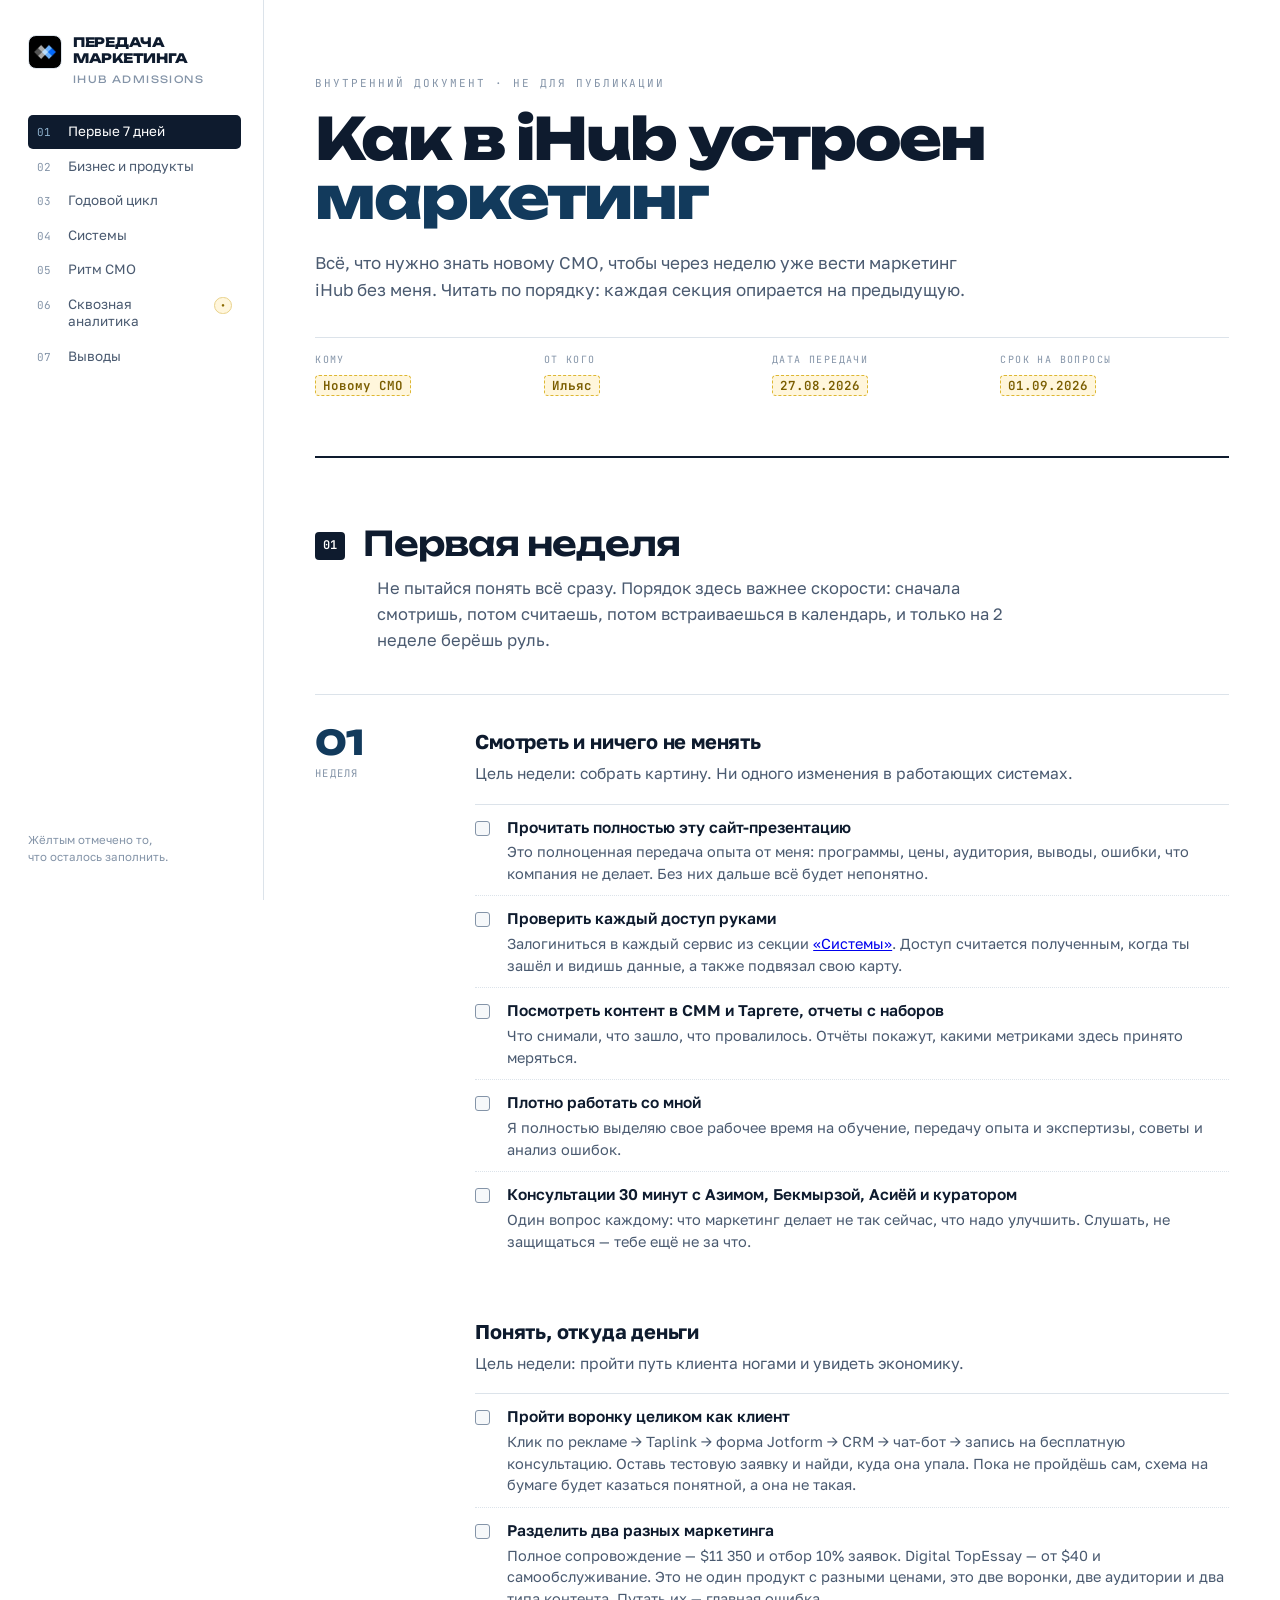
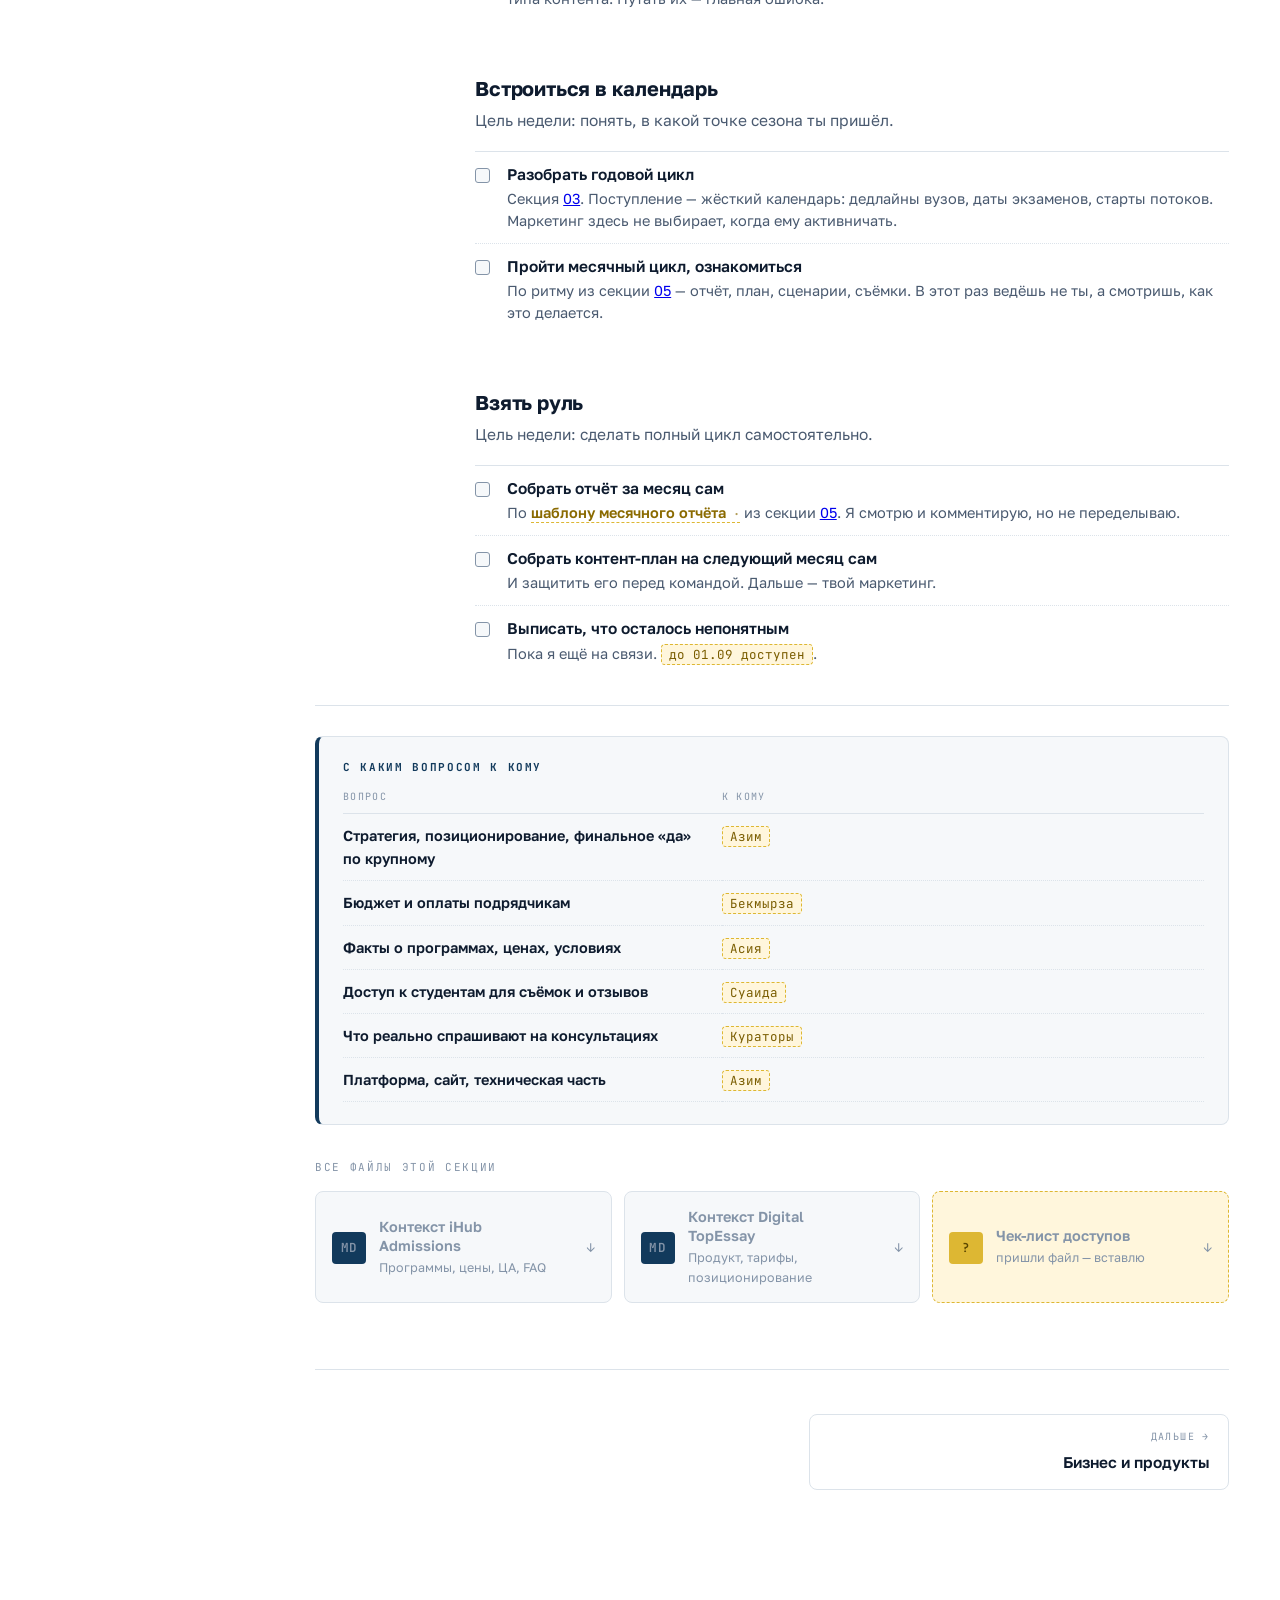
==== commit f18b5a59: "edit" ====
--- a/index.html
+++ b/index.html
@@ -17,134 +17,116 @@
 
 <header class="masthead">
   <p class="eyebrow">Внутренний документ · не для публикации</p>
-  <h1>Как здесь устроен <em>маркетинг</em></h1>
-  <p class="masthead-lede">Всё, что нужно знать новому CMO, чтобы через месяц вести маркетинг iHub без меня. Читать по порядку: каждая секция опирается на предыдущую.</p>
+  <h1>Как в iHub  устроен <em>маркетинг</em></h1>
+  <p class="masthead-lede">Всё, что нужно знать новому CMO, чтобы через неделю уже вести маркетинг iHub без меня. Читать по порядку: каждая секция опирается на предыдущую.</p>
   <dl class="meta">
-    <div><dt>Кому</dt><dd><span class="fill">имя нового CMO</span></dd></div>
-    <div><dt>От кого</dt><dd><span class="fill">твоё имя</span></dd></div>
-    <div><dt>Дата передачи</dt><dd><span class="fill">дата</span></dd></div>
-    <div><dt>Срок на вопросы</dt><dd><span class="fill">до какого числа доступен</span></dd></div>
+    <div><dt>Кому</dt><dd><span class="fill">Новому CMO</span></dd></div>
+    <div><dt>От кого</dt><dd><span class="fill">Ильяс</span></dd></div>
+    <div><dt>Дата передачи</dt><dd><span class="fill">27.08.2026</span></dd></div>
+    <div><dt>Срок на вопросы</dt><dd><span class="fill">01.09.2026</span></dd></div>
   </dl>
 </header>
 
 <section id="s1">
   <div class="sec-head">
     <span class="sec-num">01</span>
-    <h2>Первые 30 дней</h2>
+    <h2>Первая неделя</h2>
   </div>
-  <p class="sec-sub">Не пытайся понять всё сразу. Порядок здесь важнее скорости: сначала смотришь, потом считаешь, потом встраиваешься в календарь, и только на четвёртой неделе берёшь руль.</p>
+  <p class="sec-sub">Не пытайся понять всё сразу. Порядок здесь важнее скорости: сначала смотришь, потом считаешь, потом встраиваешься в календарь, и только на 2 неделе берёшь руль.</p>
 
   <div class="weeks">
 
     <article class="week">
-      <div class="week-tag"><b>01</b><span>Неделя</span></div>
+      <div class="week-tag"><b>01</b><span>неделя</span></div>
       <div>
         <h3>Смотреть и ничего не менять</h3>
         <p class="week-goal">Цель недели: собрать картину. Ни одного изменения в работающих системах.</p>
 
         <div class="task"><div class="box"></div><div>
-          <b>Прочитать два контекстных файла</b>
-          <p><a class="fl" href="files/docs/iHub_Admissions_Context.md" download>iHub Admissions</a> и <a class="fl" href="files/docs/Digital_TopEssay_Context.md" download>Digital TopEssay</a>. Это база: программы, цены, аудитория, что компания не делает. Без них дальше всё будет непонятно.</p>
+          <b>Прочитать полностью эту сайт-презентацию</b>
+          <p>Это полноценная передача опыта от меня: программы, цены, аудитория, выводы, ошибки, что компания не делает. Без них дальше всё будет непонятно.</p>
         </div></div>
 
         <div class="task"><div class="box"></div><div>
           <b>Проверить каждый доступ руками</b>
-          <p>Пройти по <a class="fl soon" title="файл будет добавлен">чек-листу доступов</a> из секции <a href="pages/4-sistemy.html">«Системы»</a>. Доступ считается полученным, когда ты зашёл и видишь данные, а не когда тебе прислали приглашение.</p>
+          <p>Залогиниться в каждый сервис из секции <a href="pages/4-sistemy.html">«Системы»</a>. Доступ считается полученным, когда ты зашёл и видишь данные, а также подвязал свою карту.</p>
         </div></div>
 
         <div class="task"><div class="box"></div><div>
-          <b>Посмотреть последние 20 единиц контента и 3 месячных отчёта</b>
+          <b>Посмотреть контент в СММ и Таргете, отчеты с наборов</b>
           <p>Что снимали, что зашло, что провалилось. Отчёты покажут, какими метриками здесь принято меряться.</p>
         </div></div>
 
         <div class="task"><div class="box"></div><div>
-          <b>По 30 минут с Азимом, Асиёй и куратором</b>
-          <p>Один вопрос каждому: что маркетинг делает не так с твоей стороны. Слушать, не защищаться — тебе ещё не за что.</p>
+          <b>Плотно работать со мной</b>
+          <p>Я полностью выделяю свое рабочее время на обучение, передачу опыта и экспертизы, советы и анализ ошибок.</p>
         </div></div>
+
+        <div class="task"><div class="box"></div><div>
+          <b>Консультации 30 минут с Азимом, Бекмырзой, Асиёй и куратором</b>
+          <p>Один вопрос каждому: что маркетинг делает не так сейчас, что надо улучшить. Слушать, не защищаться — тебе ещё не за что.</p>
+        </div></div>
+
+        <br><br>
+
+        <div>
+          <h3>Понять, откуда деньги</h3>
+          <p class="week-goal">Цель недели: пройти путь клиента ногами и увидеть экономику.</p>
+
+          <div class="task"><div class="box"></div><div>
+            <b>Пройти воронку целиком как клиент</b>
+            <p>Клик по рекламе → Taplink → форма Jotform → CRM → чат-бот → запись на бесплатную консультацию. Оставь тестовую заявку и найди, куда она упала. Пока не пройдёшь сам, схема на бумаге будет казаться понятной, а она не такая.</p>
+          </div></div>
+
+          <div class="task"><div class="box"></div><div>
+            <b>Разделить два разных маркетинга</b>
+            <p>Полное сопровождение — $11&nbsp;350 и отбор 10% заявок. Digital TopEssay — от $40 и самообслуживание. Это не один продукт с разными ценами, это две воронки, две аудитории и два типа контента. Путать их — главная ошибка.</p>
+          </div></div>
+        </div>
+
+        <br><br>
+
+        <div>
+          <h3>Встроиться в календарь</h3>
+          <p class="week-goal">Цель недели: понять, в какой точке сезона ты пришёл.</p>
+
+          <div class="task"><div class="box"></div><div>
+            <b>Разобрать годовой цикл</b>
+            <p>Секция <a href="pages/3-cikl.html">03</a>. Поступление — жёсткий календарь: дедлайны вузов, даты экзаменов, старты потоков. Маркетинг здесь не выбирает, когда ему активничать.</p>
+          </div></div>
+
+          <div class="task"><div class="box"></div><div>
+            <b>Пройти месячный цикл, ознакомиться</b>
+            <p>По ритму из секции <a href="pages/6-ritm.html">05</a> — отчёт, план, сценарии, съёмки. В этот раз ведёшь не ты, а смотришь, как это делается.</p>
+          </div></div>
+        </div>
+
+        <br><br>
+
+        <div>
+          <h3>Взять руль</h3>
+          <p class="week-goal">Цель недели: сделать полный цикл самостоятельно.</p>
+
+          <div class="task"><div class="box"></div><div>
+            <b>Собрать отчёт за месяц сам</b>
+            <p>По <a class="fl soon" title="файл будет добавлен">шаблону месячного отчёта</a> из секции <a href="pages/6-ritm.html">05</a>. Я смотрю и комментирую, но не переделываю.</p>
+          </div></div>
+
+          <div class="task"><div class="box"></div><div>
+            <b>Собрать контент-план на следующий месяц сам</b>
+            <p>И защитить его перед командой. Дальше — твой маркетинг.</p>
+          </div></div>
+
+          <div class="task"><div class="box"></div><div>
+            <b>Выписать, что осталось непонятным</b>
+            <p>Пока я ещё на связи. <span class="fill">до 01.09 доступен</span>.</p>
+          </div></div>
+        </div>
+
       </div>
     </article>
 
-    <article class="week">
-      <div class="week-tag"><b>02</b><span>Неделя</span></div>
-      <div>
-        <h3>Понять, откуда деньги</h3>
-        <p class="week-goal">Цель недели: пройти путь клиента ногами и увидеть экономику.</p>
 
-        <div class="task"><div class="box"></div><div>
-          <b>Пройти воронку целиком как клиент</b>
-          <p>Клик по рекламе → Taplink → форма Jotform → CRM → чат-бот → запись на бесплатную консультацию. Оставь тестовую заявку и найди, куда она упала. Пока не пройдёшь сам, схема на бумаге будет казаться понятной, а она не такая.</p>
-        </div></div>
-
-        <div class="task"><div class="box"></div><div>
-          <b>Разделить два разных маркетинга</b>
-          <p>Полное сопровождение — $11&nbsp;350 и отбор 10% заявок. Digital TopEssay — от $40 и самообслуживание. Это не один продукт с разными ценами, это две воронки, две аудитории и два типа контента. Путать их — главная ошибка.</p>
-        </div></div>
-
-        <div class="task"><div class="box"></div><div>
-          <b>Разобрать цифры из секции <a href="pages/7-cifry.html">06</a></b>
-          <p>Отдельно: какой канал даёт заявки, какой даёт договоры. Это разные каналы, и на этом ломается большинство решений о бюджете.</p>
-        </div></div>
-      </div>
-    </article>
-
-    <article class="week">
-      <div class="week-tag"><b>03</b><span>Неделя</span></div>
-      <div>
-        <h3>Встроиться в календарь</h3>
-        <p class="week-goal">Цель недели: понять, в какой точке сезона ты пришёл.</p>
-
-        <div class="task"><div class="box"></div><div>
-          <b>Разобрать годовой цикл</b>
-          <p>Секция <a href="pages/3-cikl.html">03</a>. Поступление — жёсткий календарь: дедлайны вузов, даты экзаменов, старты потоков. Маркетинг здесь не выбирает, когда ему активничать.</p>
-        </div></div>
-
-        <div class="task"><div class="box"></div><div>
-          <b>Открыть <a class="fl soon" title="файл будет добавлен">контент-план 2026–2027</a></b>
-          <p>100+ инфоповодов по 15 темам, уже привязанных к продуктам и форматам. Найти в нём ближайшие 6 недель и понять, что горит.</p>
-        </div></div>
-
-        <div class="task"><div class="box"></div><div>
-          <b>Пройти месячный цикл вместе со мной</b>
-          <p>По ритму из секции <a href="pages/6-ritm.html">05</a> — отчёт, план, сценарии, съёмки. В этот раз ведёшь не ты, а смотришь, как это делается.</p>
-        </div></div>
-      </div>
-    </article>
-
-    <article class="week">
-      <div class="week-tag"><b>04</b><span>Неделя</span></div>
-      <div>
-        <h3>Взять руль</h3>
-        <p class="week-goal">Цель недели: сделать полный цикл самостоятельно.</p>
-
-        <div class="task"><div class="box"></div><div>
-          <b>Собрать отчёт за месяц сам</b>
-          <p>По <a class="fl soon" title="файл будет добавлен">шаблону месячного отчёта</a> из секции <a href="pages/6-ritm.html">05</a>. Я смотрю и комментирую, но не переделываю.</p>
-        </div></div>
-
-        <div class="task"><div class="box"></div><div>
-          <b>Собрать контент-план на следующий месяц сам</b>
-          <p>И защитить его перед командой. Дальше — твой маркетинг.</p>
-        </div></div>
-
-        <div class="task"><div class="box"></div><div>
-          <b>Выписать, что осталось непонятным</b>
-          <p>Пока я ещё на связи. Через месяц эти вопросы будет некому задать — <span class="fill">до какого числа доступен</span>.</p>
-        </div></div>
-      </div>
-    </article>
-
-  </div>
-
-  <div class="callout">
-    <h4>Не трогай первые 90 дней</h4>
-    <p>Это выглядит недоделанным, но работает. И ломается, если чинить с наскока.</p>
-    <ul>
-      <li><b>Сценарии в Make.com</b> — <span class="fill">какие именно и почему</span></li>
-      <li><b>Теги и триггеры в GTM</b> — <span class="fill">что сломается при перенастройке</span></li>
-      <li><b>Структура кампаний в Meta Ads</b> — <span class="fill">почему собрана именно так</span></li>
-      <li><b>Логика чат-бота</b> — <span class="fill">какие ветки трогать нельзя</span></li>
-      <li><span class="fill">добавь свои пункты</span></li>
-    </ul>
   </div>
 
   <div class="callout ask">
@@ -152,12 +134,12 @@
     <table class="ask-table">
       <thead><tr><th>Вопрос</th><th>К кому</th></tr></thead>
       <tbody>
-        <tr><td>Стратегия, позиционирование, финальное «да» по крупному</td><td><span class="fill">кто</span></td></tr>
-        <tr><td>Бюджет и оплаты подрядчикам</td><td><span class="fill">кто</span></td></tr>
-        <tr><td>Факты о программах, ценах, условиях</td><td><span class="fill">кто</span></td></tr>
-        <tr><td>Доступ к студентам для съёмок и отзывов</td><td><span class="fill">кто</span></td></tr>
-        <tr><td>Что реально спрашивают на консультациях</td><td><span class="fill">кто</span></td></tr>
-        <tr><td>Платформа, сайт, техническая часть</td><td><span class="fill">кто</span></td></tr>
+        <tr><td>Стратегия, позиционирование, финальное «да» по крупному</td><td><span class="fill">Азим</span></td></tr>
+        <tr><td>Бюджет и оплаты подрядчикам</td><td><span class="fill">Бекмырза</span></td></tr>
+        <tr><td>Факты о программах, ценах, условиях</td><td><span class="fill">Асия</span></td></tr>
+        <tr><td>Доступ к студентам для съёмок и отзывов</td><td><span class="fill">Суаида</span></td></tr>
+        <tr><td>Что реально спрашивают на консультациях</td><td><span class="fill">Кураторы</span></td></tr>
+        <tr><td>Платформа, сайт, техническая часть</td><td><span class="fill">Азим</span></td></tr>
       </tbody>
     </table>
   </div>
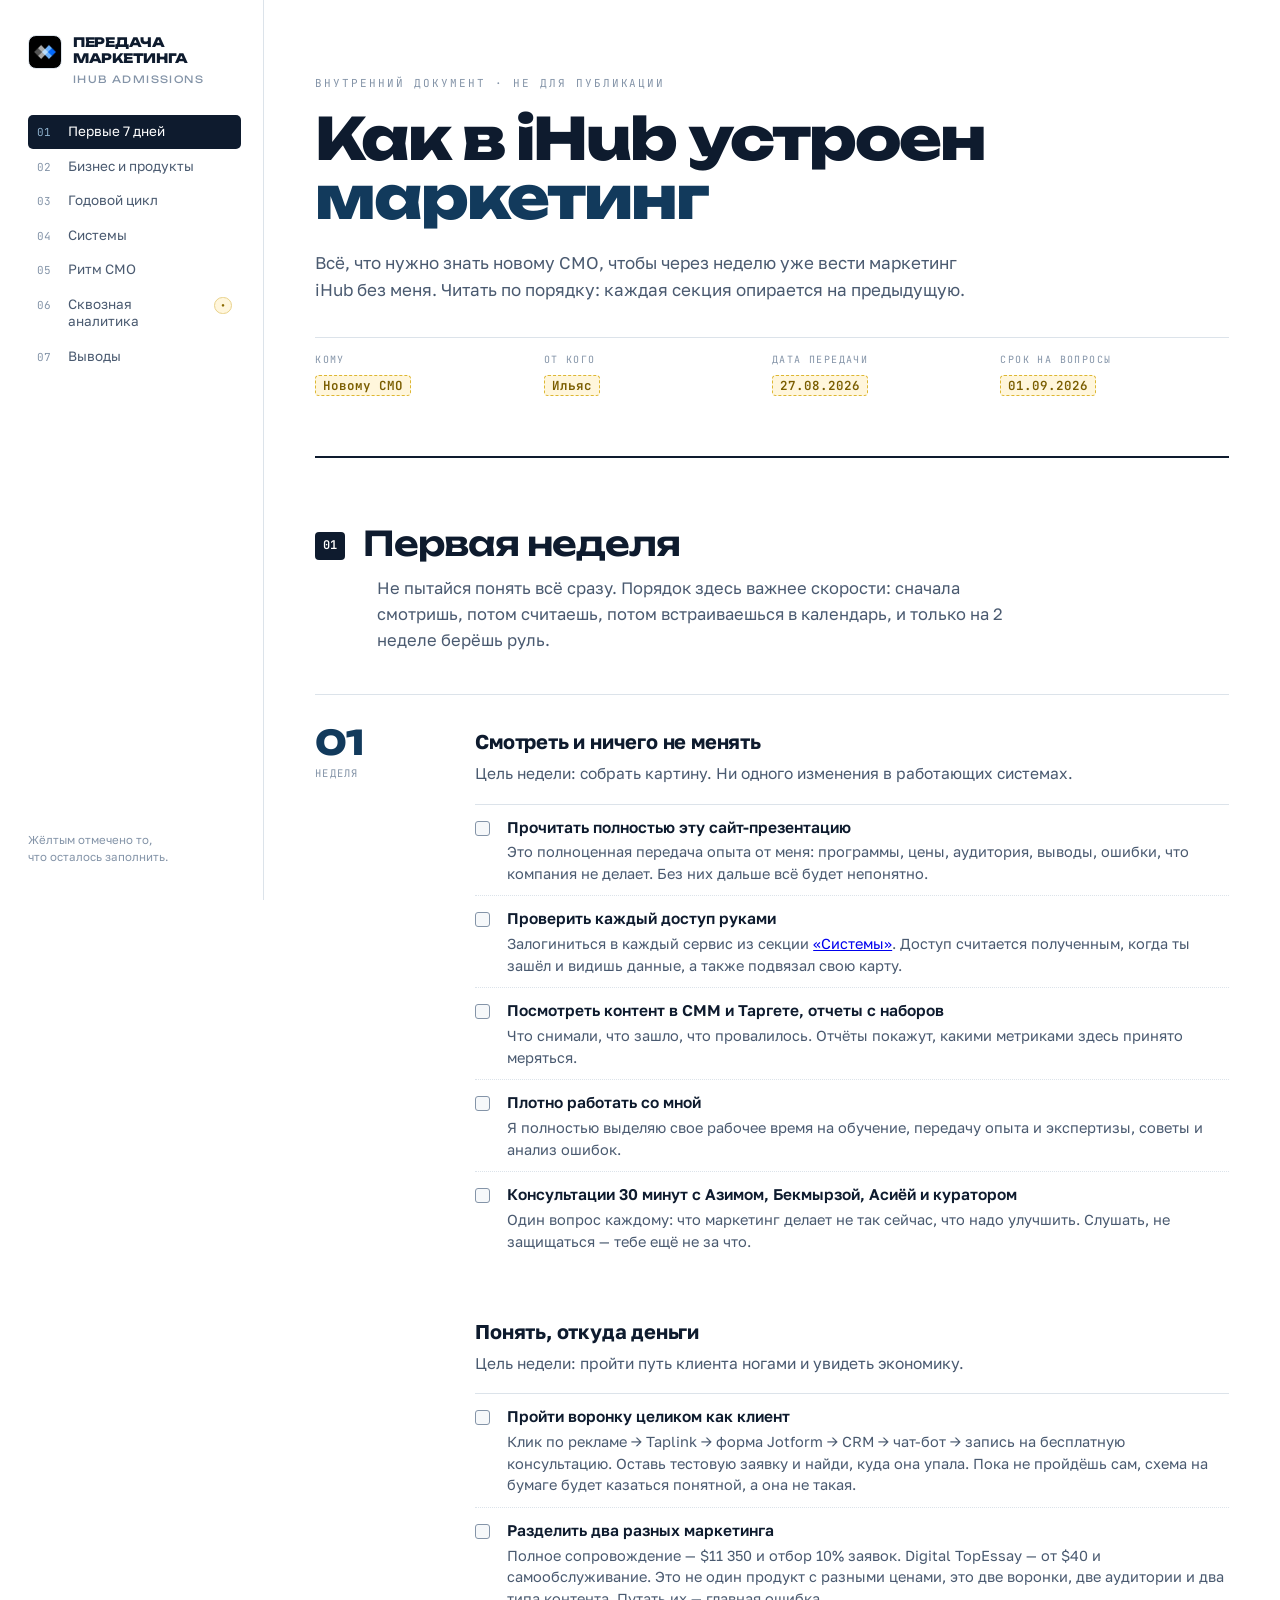
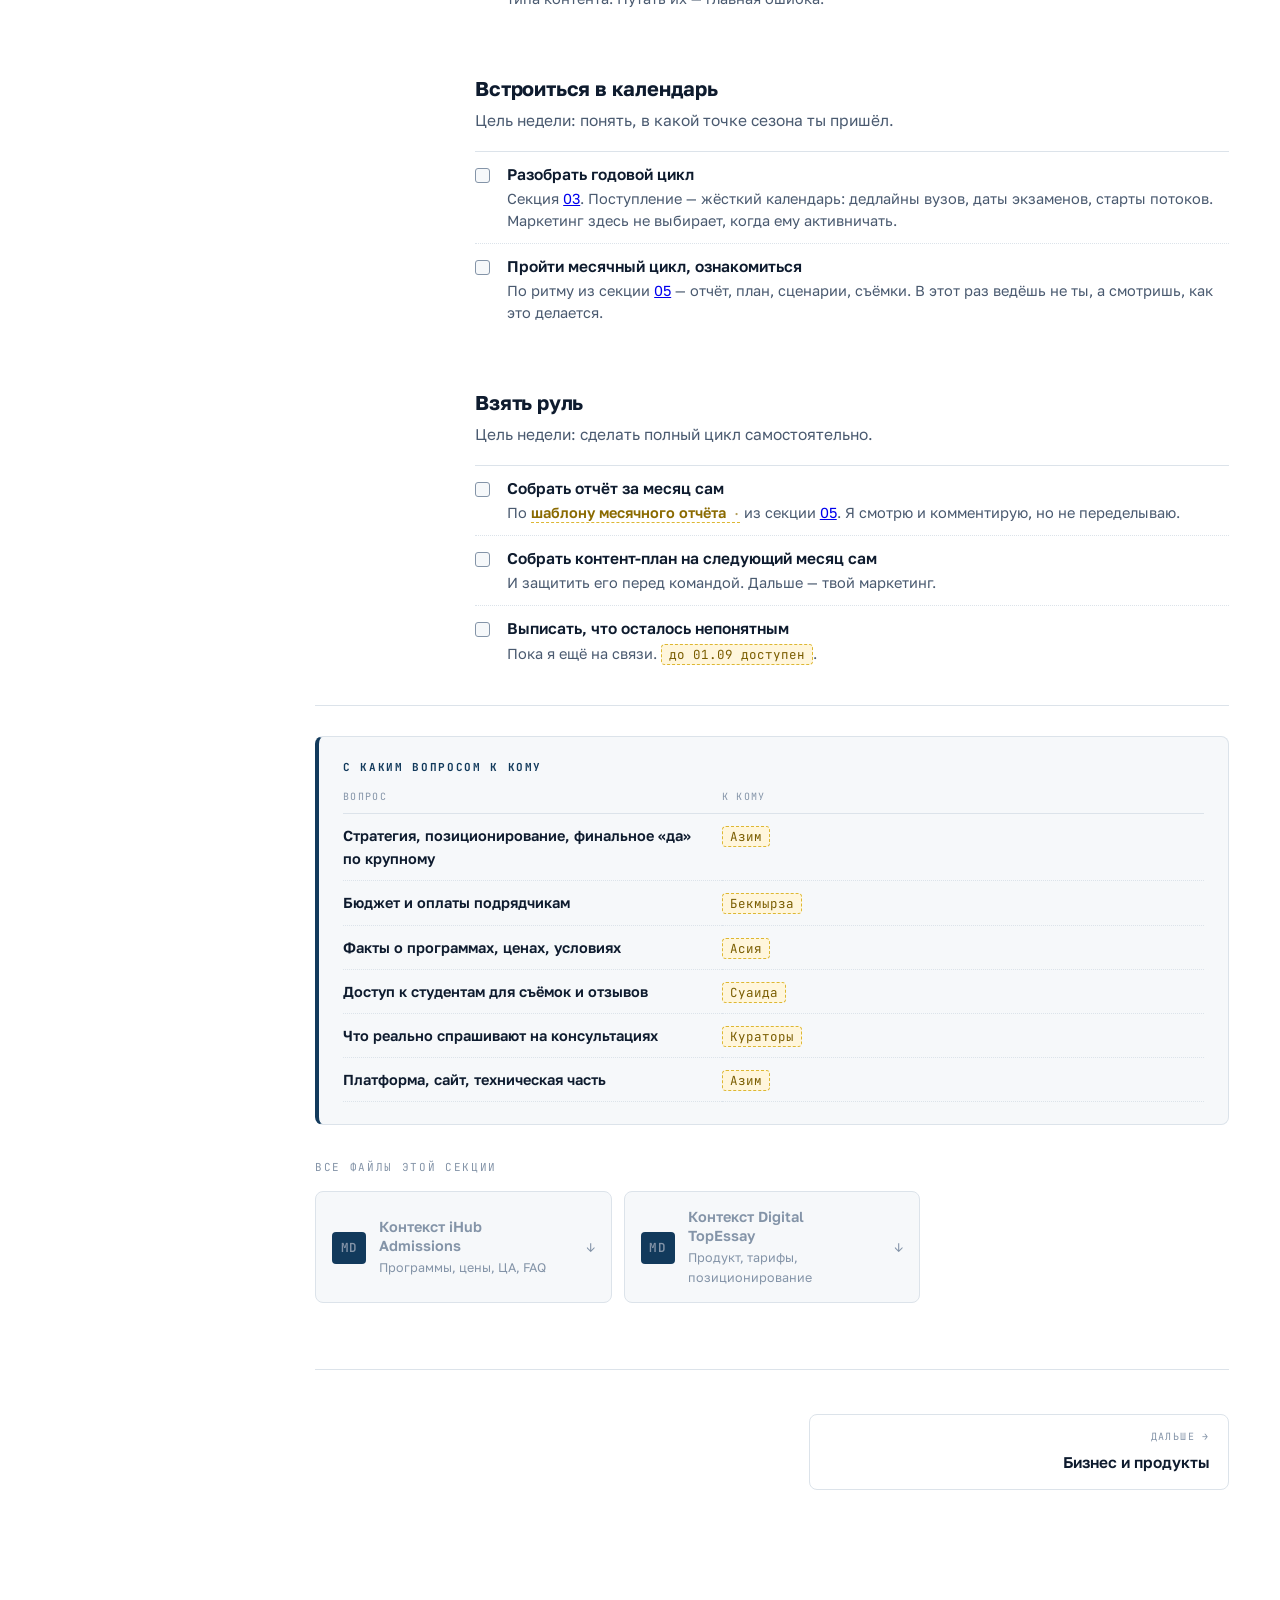
==== commit a2a9c567: "edit 2" ====
--- a/index.html
+++ b/index.html
@@ -157,11 +157,7 @@
         <span><b>Контекст Digital TopEssay</b><span>Продукт, тарифы, позиционирование</span></span>
         <span class="file-arrow">↓</span>
       </a>
-      <span class="file-card missing">
-        <span class="file-ext">?</span>
-        <span><b>Чек-лист доступов</b><span>пришли файл — вставлю</span></span>
-        <span class="file-arrow">↓</span>
-      </span>
+
     </div>
   </div>
 
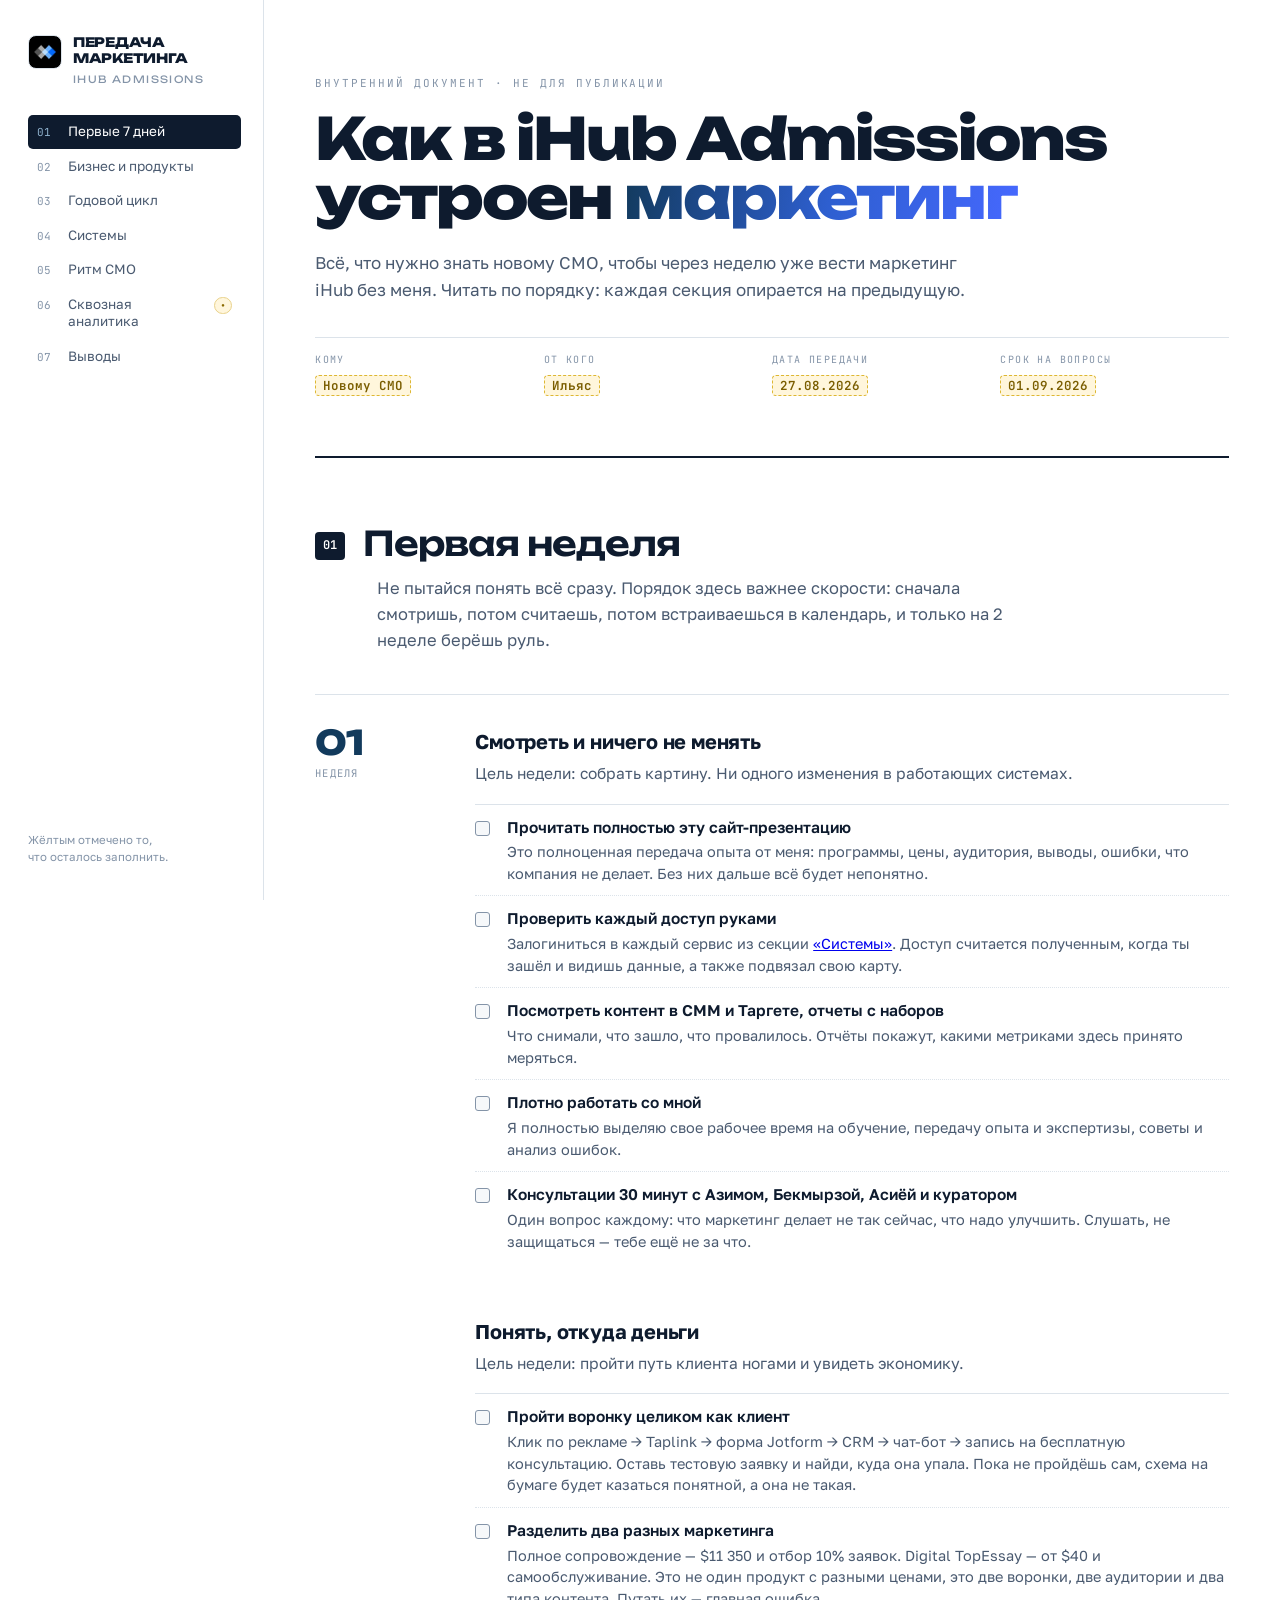
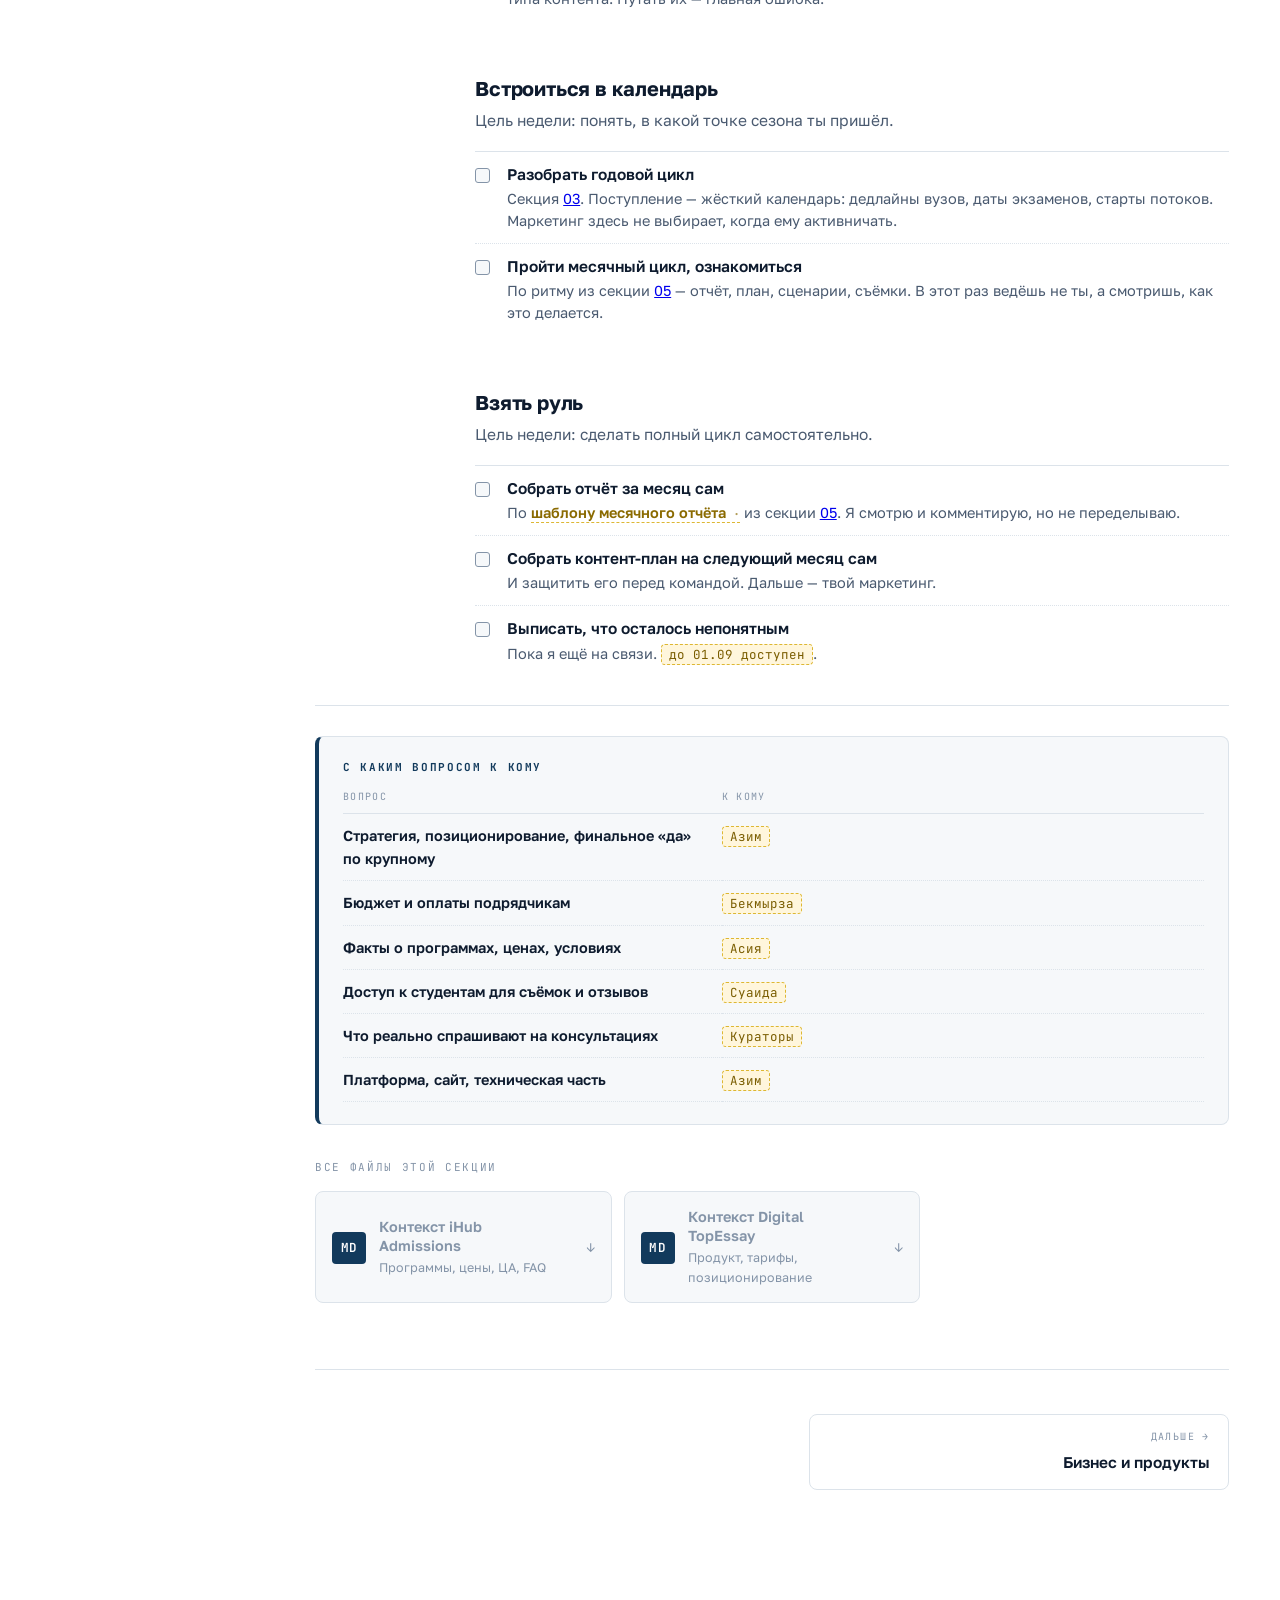
==== commit 22e79008: "edit 3" ====
--- a/index.html
+++ b/index.html
@@ -10,6 +10,24 @@
 <link rel="stylesheet" href="assets/style.css">
 </head>
 <body>
+<!-- boot: стартовая заставка. Убрать заставку — удалить этот блок. -->
+<div class="boot" aria-hidden="true">
+  <div class="boot-in">
+    <svg class="boot-mark" viewBox="0 0 200 138" xmlns="http://www.w3.org/2000/svg">
+     <g transform="translate(68.8 6.8) rotate(45)">
+      <rect class="bc b1" x="0" y="44" width="44" height="44" fill="#545454"/>
+      <rect class="bc b2" x="0" y="0" width="44" height="44" fill="#aaaaaa"/>
+      <rect class="bc b3" x="44" y="44" width="44" height="44" fill="#aaaaaa"/>
+      <rect class="bc b4" x="44" y="0" width="44" height="44" fill="#cedcfa"/>
+      <rect class="bc b5" x="44" y="-44" width="44" height="44" fill="#9cbffe"/>
+      <rect class="bc b6" x="88" y="0" width="44" height="44" fill="#9cbffe"/>
+      <rect class="bc b7" x="88" y="-44" width="44" height="44" fill="#4668ff"/>
+     </g>
+    </svg>
+    <p class="boot-word">iHub Admissions</p>
+  </div>
+</div>
+<!-- /boot -->
 <div class="shell">
 <aside class="rail" id="rail"></aside>
 <main>
@@ -17,7 +35,7 @@
 
 <header class="masthead">
   <p class="eyebrow">Внутренний документ · не для публикации</p>
-  <h1>Как в iHub  устроен <em>маркетинг</em></h1>
+  <h1>Как в iHub Admissions устроен <em>маркетинг</em></h1>
   <p class="masthead-lede">Всё, что нужно знать новому CMO, чтобы через неделю уже вести маркетинг iHub без меня. Читать по порядку: каждая секция опирается на предыдущую.</p>
   <dl class="meta">
     <div><dt>Кому</dt><dd><span class="fill">Новому CMO</span></dd></div>
--- a/assets/style.css
+++ b/assets/style.css
@@ -79,7 +79,16 @@
   font-size:clamp(30px,5.2vw,58px);line-height:1.02;letter-spacing:-.035em;
   margin:16px 0 0;max-width:16ch;
 }
-.masthead h1 em{font-style:normal;color:var(--deep)}
+.masthead h1 em{
+  font-style:normal;color:var(--deep);
+  background-image:linear-gradient(100deg,var(--deep) 0%,#2E5FD0 52%,#4668FF 100%);
+  -webkit-background-clip:text;background-clip:text;
+  -webkit-text-fill-color:transparent;color:transparent;
+  padding-right:.06em;
+}
+@supports not ((background-clip:text) or (-webkit-background-clip:text)){
+  .masthead h1 em{color:var(--deep);-webkit-text-fill-color:currentColor}
+}
 .masthead-lede{margin:22px 0 0;max-width:62ch;font-size:17px;color:var(--ink-soft)}
 .meta{
   margin-top:34px;display:flex;flex-wrap:wrap;gap:0;
@@ -178,9 +187,16 @@
   transition:border-color .15s,background .15s,transform .15s;
 }
 .file-card:hover{border-color:var(--deep);background:#fff;transform:translateY(-1px)}
+
+.file-card:hover span {
+  color:black!important;
+}
+.file-card:hover .file-ext {
+  color:white!important;
+}
 .file-ext{
   font-family:"JetBrains Mono",monospace;font-size:9.5px;font-weight:600;
-  text-transform:uppercase;color:#fff;background:var(--deep);
+  text-transform:uppercase;color:#fff!important;background:var(--deep);
   border-radius:4px;padding:6px 0;text-align:center;letter-spacing:.03em;
 }
 .file-ext.img{background:#1F7A5C}
@@ -643,3 +659,53 @@
   .hbar-track{grid-column:1 / -1;height:16px}
   .hbar-val{font-size:11.5px}
 }
+
+
+/* ================= boot: стартовая заставка ================= */
+/* Скорость всей анимации задаётся двумя переменными ниже.
+   --step  шаг между квадратами (меньше = быстрее)
+   --hold  пауза на собранном логотипе перед уходом заставки
+   Сейчас полный цикл ~1.5 c. */
+.boot{
+  --step:90ms;
+  --hold:.34s;
+  --in:.42s;
+  --out:.40s;
+  position:fixed;inset:0;z-index:9999;
+  display:flex;align-items:center;justify-content:center;
+  background:#000;
+  animation:bootOut var(--out) ease calc(var(--step)*4 + var(--in) + var(--hold)) forwards;
+}
+.boot-in{display:flex;flex-direction:column;align-items:center;gap:26px}
+.boot-mark{width:min(200px,42vw);height:auto;display:block}
+.boot-mark .bc{
+  transform-box:fill-box;transform-origin:50% 50%;
+  opacity:0;
+  animation:bootCell var(--in) cubic-bezier(.22,1,.36,1) forwards;
+}
+.boot-mark .b1{animation-delay:calc(var(--step)*0)}
+.boot-mark .b2,.boot-mark .b3{animation-delay:calc(var(--step)*1)}
+.boot-mark .b4{animation-delay:calc(var(--step)*2)}
+.boot-mark .b5,.boot-mark .b6{animation-delay:calc(var(--step)*3)}
+.boot-mark .b7{animation-delay:calc(var(--step)*4)}
+.boot-word{
+  margin:0;color:#fff;opacity:0;
+  font-family:"Unbounded","Golos Text",system-ui,sans-serif;font-weight:600;
+  font-size:14.5px;letter-spacing:.005em;
+  animation:bootWord .5s ease calc(var(--step)*3) forwards;
+}
+/* контент проявляется под уходящей заставкой */
+.boot + .shell{
+  animation:bootIn .55s ease calc(var(--step)*4 + var(--in) + var(--hold)) backwards;
+}
+@keyframes bootCell{from{opacity:0;transform:scale(.3)}to{opacity:1;transform:scale(1)}}
+@keyframes bootWord{from{opacity:0;transform:translateY(6px)}to{opacity:.86;transform:none}}
+@keyframes bootOut{to{opacity:0;visibility:hidden;pointer-events:none}}
+@keyframes bootIn{from{opacity:0;transform:translateY(10px)}to{opacity:1;transform:none}}
+@media (prefers-reduced-motion:reduce){
+  .boot{--step:0ms;--hold:.2s}
+  .boot-mark .bc{animation-name:bootFade}
+  .boot + .shell{animation:none}
+  @keyframes bootFade{to{opacity:1}}
+}
+@media print{.boot{display:none}}
